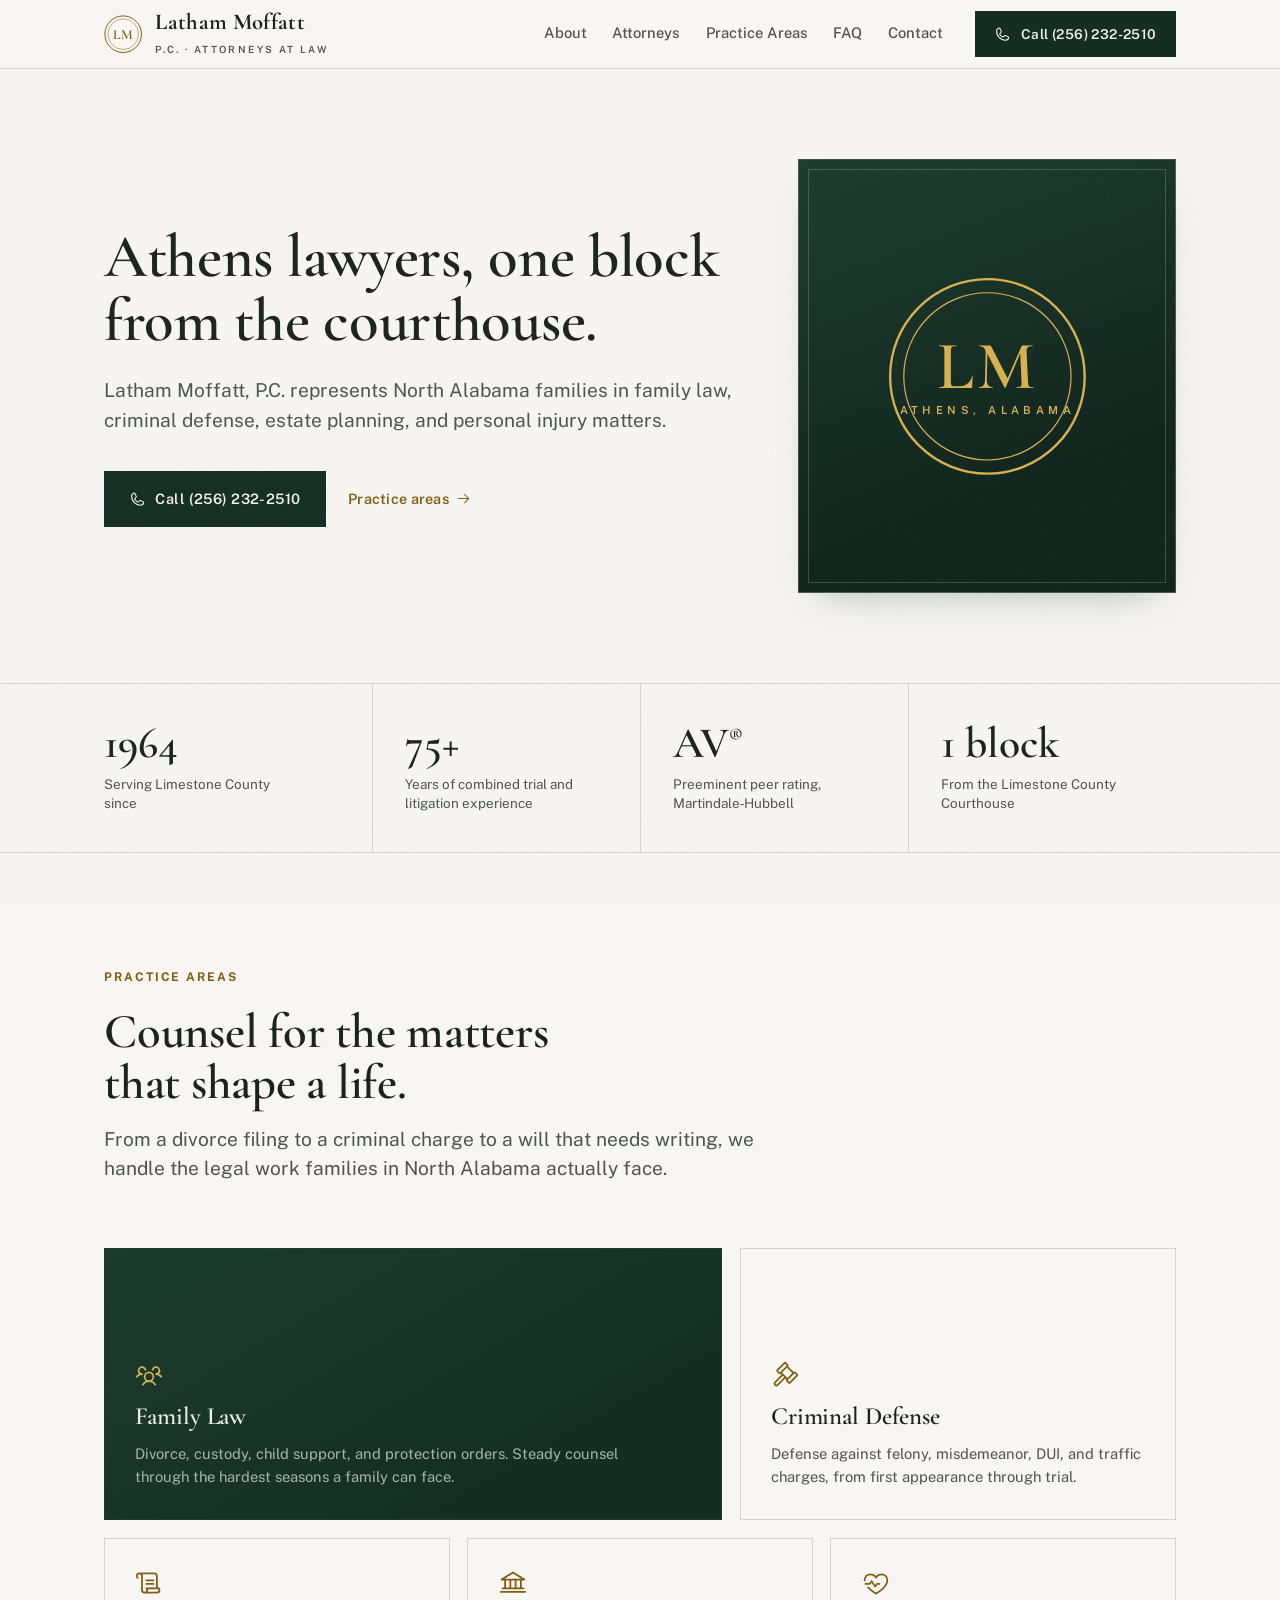
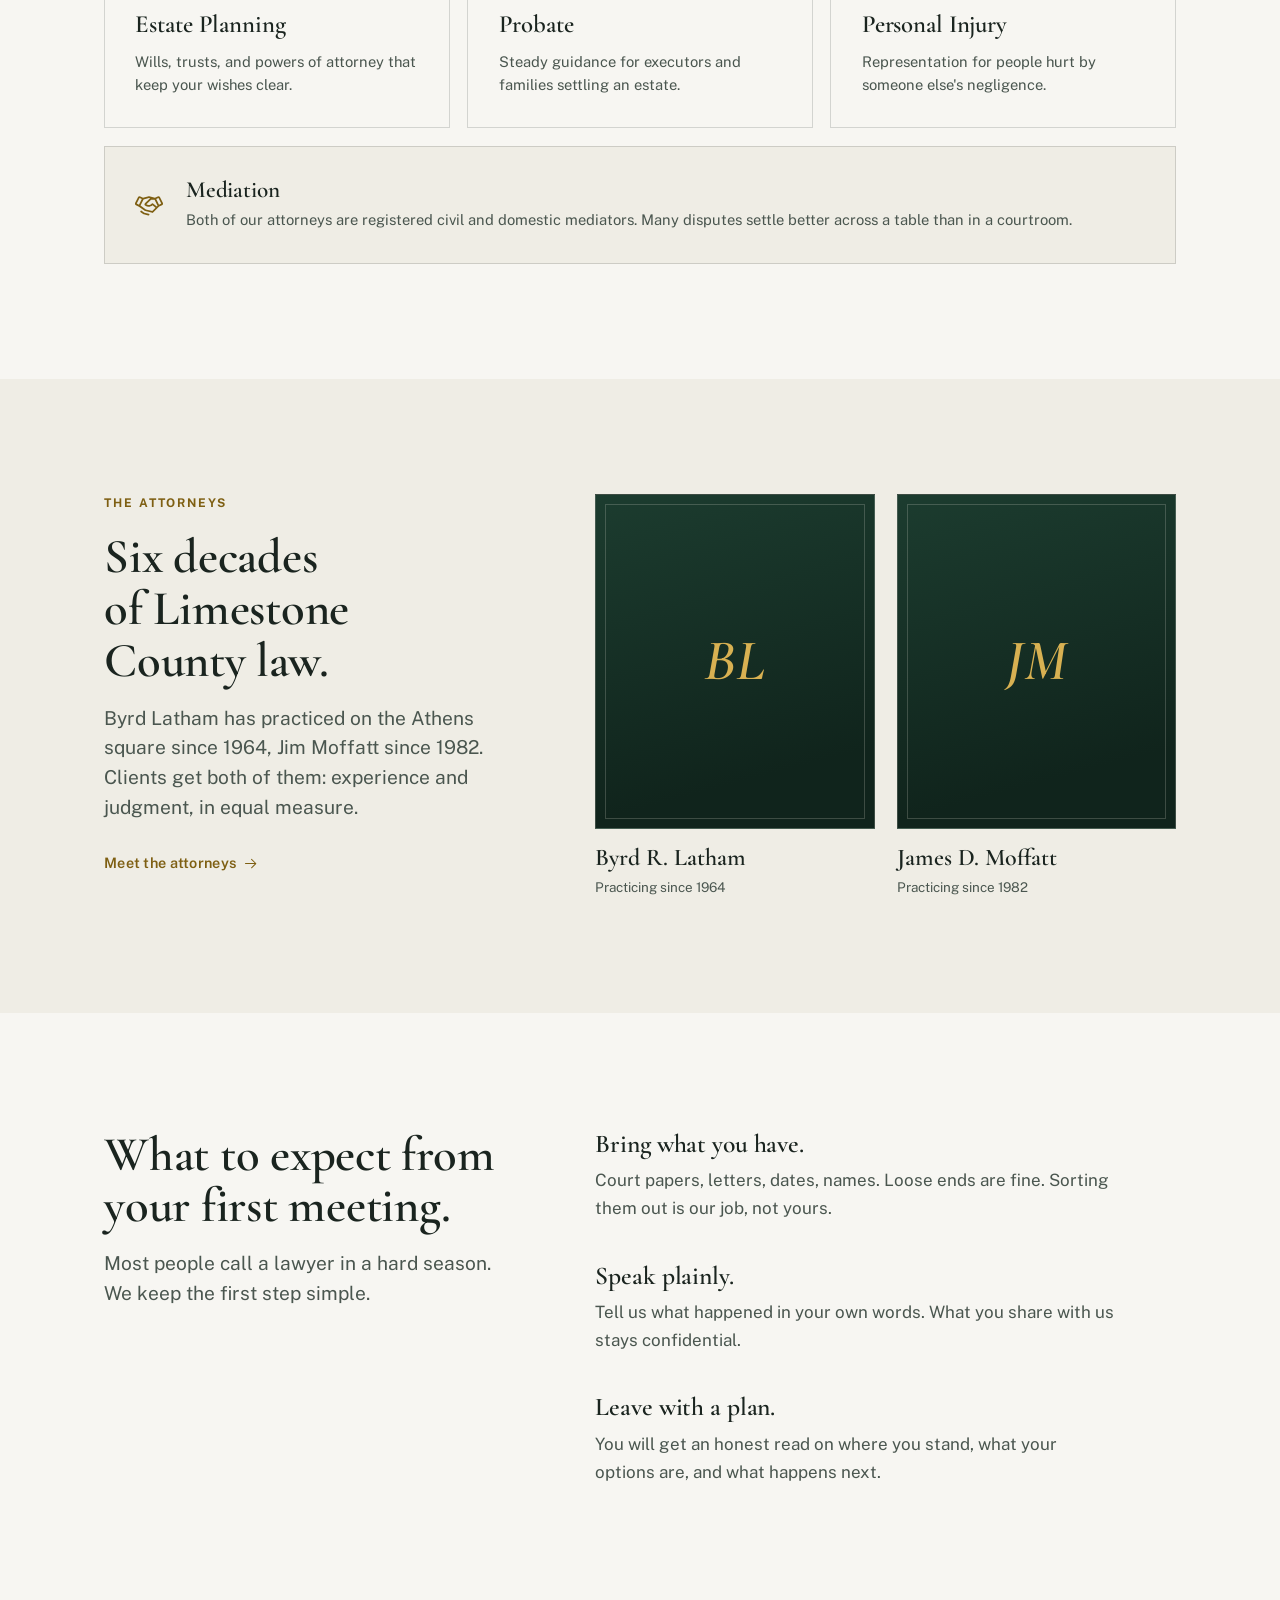
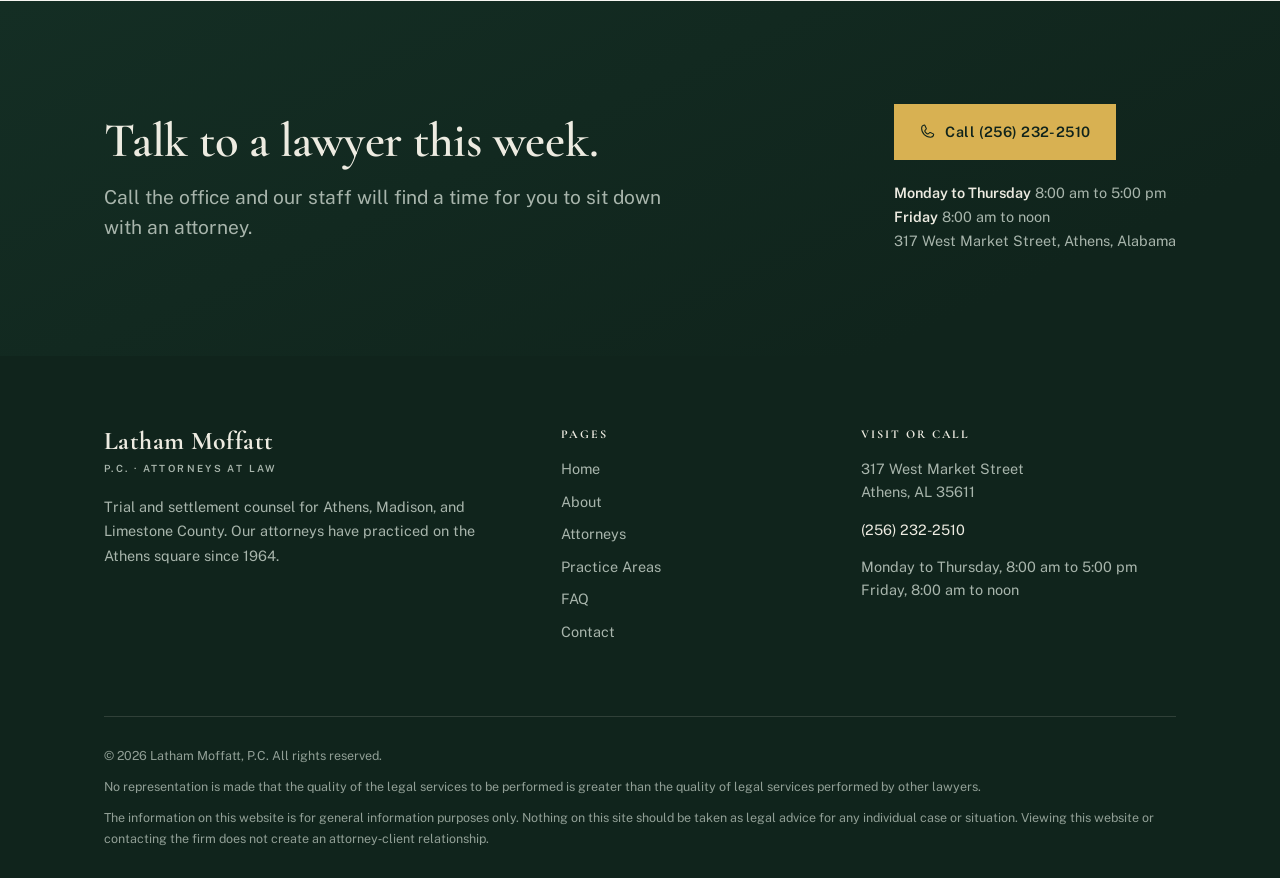
==== index.html @ ba65eaa3 "Rebuild lathammoffatt.com as a modern static site Complete redesign of the Latham Moffatt, P.C. site" ====
<!DOCTYPE html>
<html lang="en">
<head>
  <meta charset="utf-8">
  <meta name="viewport" content="width=device-width, initial-scale=1">
  <title>Latham Moffatt, P.C. | Attorneys at Law in Athens, Alabama</title>
  <meta name="description" content="Latham Moffatt, P.C. represents North Alabama families in family law, criminal defense, estate planning, probate, personal injury, and mediation. One block from the Limestone County Courthouse in Athens, AL. Call (256) 232-2510.">
  <link rel="canonical" href="https://www.lathammoffatt.com/">
  <meta name="theme-color" content="#f7f6f2" media="(prefers-color-scheme: light)">
  <meta name="theme-color" content="#0e1a15" media="(prefers-color-scheme: dark)">
  <meta property="og:type" content="website">
  <meta property="og:site_name" content="Latham Moffatt, P.C.">
  <meta property="og:title" content="Latham Moffatt, P.C. | Attorneys at Law in Athens, Alabama">
  <meta property="og:description" content="Family law, criminal defense, estate planning, probate, personal injury, and mediation. One block from the Limestone County Courthouse in Athens, Alabama.">
  <meta property="og:image" content="https://www.lathammoffatt.com/assets/img/og.png">
  <link rel="icon" href="assets/img/favicon.svg" type="image/svg+xml">
  <link rel="preload" href="assets/fonts/cormorant-garamond-latin-600-normal.woff2" as="font" type="font/woff2" crossorigin>
  <link rel="preload" href="assets/fonts/public-sans-latin-400-normal.woff2" as="font" type="font/woff2" crossorigin>
  <link rel="stylesheet" href="assets/css/site.css">
  <script defer src="assets/js/site.js"></script>
  <script type="application/ld+json">
  {
    "@context": "https://schema.org",
    "@type": "LegalService",
    "name": "Latham Moffatt, P.C.",
    "alternateName": "Latham Moffatt, P.C. Attorneys at Law",
    "url": "https://www.lathammoffatt.com/",
    "telephone": "+1-256-232-2510",
    "address": {
      "@type": "PostalAddress",
      "streetAddress": "317 West Market Street",
      "addressLocality": "Athens",
      "addressRegion": "AL",
      "postalCode": "35611",
      "addressCountry": "US"
    },
    "openingHoursSpecification": [
      { "@type": "OpeningHoursSpecification", "dayOfWeek": ["Monday", "Tuesday", "Wednesday", "Thursday"], "opens": "08:00", "closes": "17:00" },
      { "@type": "OpeningHoursSpecification", "dayOfWeek": "Friday", "opens": "08:00", "closes": "12:00" }
    ],
    "areaServed": ["Athens, AL", "Madison, AL", "Limestone County, AL", "North Alabama"],
    "knowsAbout": ["Family law", "Criminal defense", "Estate planning", "Probate", "Personal injury", "Mediation"],
    "founder": [
      { "@type": "Person", "name": "Byrd R. Latham" },
      { "@type": "Person", "name": "James D. Moffatt" }
    ],
    "foundingDate": "2004"
  }
  </script>
</head>
<body>
  <a class="skip-link" href="#main">Skip to content</a>

  <header class="site-header">
    <div class="container header-bar">
      <a class="brand" href="index.html" aria-label="Latham Moffatt, P.C., home">
        <svg class="brand-seal" viewBox="0 0 64 64" aria-hidden="true">
          <circle cx="32" cy="32" r="30.5" fill="none" stroke="currentColor" stroke-width="1.6"/>
          <circle cx="32" cy="32" r="25.5" fill="none" stroke="currentColor" stroke-width="0.8"/>
          <text x="32" y="32.5" text-anchor="middle" dominant-baseline="central" font-family="Cormorant Garamond, Georgia, serif" font-size="23" font-weight="600" fill="currentColor" letter-spacing="0.5">LM</text>
        </svg>
        <span>
          <span class="brand-name">Latham Moffatt</span>
          <span class="brand-sub">P.C. &middot; Attorneys at Law</span>
        </span>
      </a>
      <button class="nav-toggle" aria-expanded="false" aria-controls="site-nav">
        <span class="nav-toggle-label">Menu</span>
        <span class="nav-toggle-lines" aria-hidden="true"><span></span><span></span></span>
      </button>
      <nav class="site-nav" id="site-nav" aria-label="Main">
        <a href="about.html">About</a>
        <a href="attorneys.html">Attorneys</a>
        <a href="practice-areas.html">Practice Areas</a>
        <a href="faq.html">FAQ</a>
        <a href="contact.html">Contact</a>
        <a class="btn btn-primary header-phone" href="tel:+12562322510">
          <svg class="icon" viewBox="0 0 256 256" fill="currentColor" aria-hidden="true"><path d="M222.37,158.46l-47.11-21.11-.13-.06a16,16,0,0,0-15.17,1.4,8.12,8.12,0,0,0-.75.56L134.87,160c-15.42-7.49-31.34-23.29-38.83-38.51l20.78-24.71c.2-.25.39-.5.57-.77a16,16,0,0,0,1.32-15.06l0-.12L97.54,33.64a16,16,0,0,0-16.62-9.52A56.26,56.26,0,0,0,32,80c0,79.4,64.6,144,144,144a56.26,56.26,0,0,0,55.88-48.92A16,16,0,0,0,222.37,158.46ZM176,208A128.14,128.14,0,0,1,48,80,40.2,40.2,0,0,1,82.87,40a.61.61,0,0,0,0,.12l21,47L83.2,111.86a6.13,6.13,0,0,0-.57.77,16,16,0,0,0-1,15.7c9.06,18.53,27.73,37.06,46.46,46.11a16,16,0,0,0,15.75-1.14,8.44,8.44,0,0,0,.74-.56L168.89,152l47,21.05h0s.08,0,.11,0A40.21,40.21,0,0,1,176,208Z"/></svg>
          Call (256) 232-2510
        </a>
      </nav>
    </div>
  </header>

  <main id="main">

    <!-- Hero -->
    <section class="hero">
      <div class="container hero-grid">
        <div>
          <h1>Athens lawyers, one block<br class="br-desktop"> from the courthouse.</h1>
          <p class="lede">Latham Moffatt, P.C. represents North Alabama families in family law, criminal defense, estate planning, and personal injury matters.</p>
          <div class="hero-actions">
            <a class="btn btn-primary" href="tel:+12562322510">
              <svg class="icon" viewBox="0 0 256 256" fill="currentColor" aria-hidden="true"><path d="M222.37,158.46l-47.11-21.11-.13-.06a16,16,0,0,0-15.17,1.4,8.12,8.12,0,0,0-.75.56L134.87,160c-15.42-7.49-31.34-23.29-38.83-38.51l20.78-24.71c.2-.25.39-.5.57-.77a16,16,0,0,0,1.32-15.06l0-.12L97.54,33.64a16,16,0,0,0-16.62-9.52A56.26,56.26,0,0,0,32,80c0,79.4,64.6,144,144,144a56.26,56.26,0,0,0,55.88-48.92A16,16,0,0,0,222.37,158.46ZM176,208A128.14,128.14,0,0,1,48,80,40.2,40.2,0,0,1,82.87,40a.61.61,0,0,0,0,.12l21,47L83.2,111.86a6.13,6.13,0,0,0-.57.77,16,16,0,0,0-1,15.7c9.06,18.53,27.73,37.06,46.46,46.11a16,16,0,0,0,15.75-1.14,8.44,8.44,0,0,0,.74-.56L168.89,152l47,21.05h0s.08,0,.11,0A40.21,40.21,0,0,1,176,208Z"/></svg>
              Call (256) 232-2510
            </a>
            <a class="text-link" href="practice-areas.html">
              Practice areas
              <svg class="icon" viewBox="0 0 256 256" fill="currentColor" aria-hidden="true"><path d="M221.66,133.66l-72,72a8,8,0,0,1-11.32-11.32L196.69,136H40a8,8,0,0,1,0-16H196.69L138.34,61.66a8,8,0,0,1,11.32-11.32l72,72A8,8,0,0,1,221.66,133.66Z"/></svg>
            </a>
          </div>
        </div>
        <!-- Image slot: replace the inner seal with a photo of the firm's building
             or the Limestone County Courthouse, e.g.
             <img src="assets/img/office.jpg" alt="The Latham Moffatt office on West Market Street"> -->
        <div class="hero-panel frame" aria-hidden="true">
          <svg class="seal" viewBox="0 0 120 120">
            <circle cx="60" cy="60" r="57" fill="none" stroke="currentColor" stroke-width="1.4"/>
            <circle cx="60" cy="60" r="49" fill="none" stroke="currentColor" stroke-width="0.7"/>
            <text x="60" y="54" text-anchor="middle" dominant-baseline="central" font-family="Cormorant Garamond, Georgia, serif" font-size="40" font-weight="600" fill="currentColor" letter-spacing="1.5">LM</text>
            <text x="60" y="82" text-anchor="middle" font-family="Public Sans, Arial, sans-serif" font-size="6.5" font-weight="600" letter-spacing="2.6" fill="currentColor">ATHENS, ALABAMA</text>
          </svg>
        </div>
      </div>
    </section>

    <!-- Credibility strip -->
    <section class="stat-strip" aria-label="Firm highlights">
      <div class="container">
        <div class="stat-grid">
          <div class="stat" data-reveal>
            <div class="stat-value">1964</div>
            <p class="stat-label">Serving Limestone County since</p>
          </div>
          <div class="stat" data-reveal>
            <div class="stat-value">75+</div>
            <p class="stat-label">Years of combined trial and litigation experience</p>
          </div>
          <div class="stat" data-reveal>
            <div class="stat-value">AV<sup>&reg;</sup></div>
            <p class="stat-label">Preeminent peer rating, Martindale&#8209;Hubbell</p>
          </div>
          <div class="stat" data-reveal>
            <div class="stat-value">1 block</div>
            <p class="stat-label">From the Limestone County Courthouse</p>
          </div>
        </div>
      </div>
    </section>

    <!-- Practice areas -->
    <section class="section">
      <div class="container">
        <div class="section-head" data-reveal>
          <span class="eyebrow">Practice areas</span>
          <h2>Counsel for the matters that shape a life.</h2>
          <p class="lede">From a divorce filing to a criminal charge to a will that needs writing, we handle the legal work families in North Alabama actually face.</p>
        </div>
        <div class="tile-grid">
          <a class="tile tile-featured" href="practice-areas.html#family-law" data-reveal>
            <svg class="icon" viewBox="0 0 256 256" fill="currentColor" aria-hidden="true"><path d="M244.8,150.4a8,8,0,0,1-11.2-1.6A51.6,51.6,0,0,0,192,128a8,8,0,0,1-7.37-4.89,8,8,0,0,1,0-6.22A8,8,0,0,1,192,112a24,24,0,1,0-23.24-30,8,8,0,1,1-15.5-4A40,40,0,1,1,219,117.51a67.94,67.94,0,0,1,27.43,21.68A8,8,0,0,1,244.8,150.4ZM190.92,212a8,8,0,1,1-13.84,8,57,57,0,0,0-98.16,0,8,8,0,1,1-13.84-8,72.06,72.06,0,0,1,33.74-29.92,48,48,0,1,1,58.36,0A72.06,72.06,0,0,1,190.92,212ZM128,176a32,32,0,1,0-32-32A32,32,0,0,0,128,176ZM72,120a8,8,0,0,0-8-8A24,24,0,1,1,87.24,82a8,8,0,1,0,15.5-4A40,40,0,1,0,37,117.51,67.94,67.94,0,0,0,9.6,139.19a8,8,0,1,0,12.8,9.61A51.6,51.6,0,0,1,64,128,8,8,0,0,0,72,120Z"/></svg>
            <h3>Family Law</h3>
            <p>Divorce, custody, child support, and protection orders. Steady counsel through the hardest seasons a family can face.</p>
            <svg class="tile-arrow" viewBox="0 0 256 256" fill="currentColor" aria-hidden="true"><path d="M221.66,133.66l-72,72a8,8,0,0,1-11.32-11.32L196.69,136H40a8,8,0,0,1,0-16H196.69L138.34,61.66a8,8,0,0,1,11.32-11.32l72,72A8,8,0,0,1,221.66,133.66Z"/></svg>
          </a>
          <a class="tile tile-tall" href="practice-areas.html#criminal-defense" data-reveal>
            <svg class="icon" viewBox="0 0 256 256" fill="currentColor" aria-hidden="true"><path d="M243.32,116.69l-16-16a16,16,0,0,0-20.84-1.53L156.84,49.52a16,16,0,0,0-1.52-20.84l-16-16a16,16,0,0,0-22.63,0l-64,64a16,16,0,0,0,0,22.63l16,16a16,16,0,0,0,20.83,1.52L96.69,124,31.31,189.38A25,25,0,0,0,66.63,224.7L132,159.32l7.17,7.16a16,16,0,0,0,1.52,20.84l16,16a16,16,0,0,0,22.63,0l64-64A16,16,0,0,0,243.32,116.69ZM80,104,64,88l64-64,16,16ZM55.32,213.38a9,9,0,0,1-12.69,0,9,9,0,0,1,0-12.68L108,135.32,120.69,148ZM101,105.66,145.66,61,195,110.34,150.35,155ZM168,192l-16-16,4-4h0l56-56h0l4-4,16,16Z"/></svg>
            <h3>Criminal Defense</h3>
            <p>Defense against felony, misdemeanor, DUI, and traffic charges, from first appearance through trial.</p>
            <svg class="tile-arrow" viewBox="0 0 256 256" fill="currentColor" aria-hidden="true"><path d="M221.66,133.66l-72,72a8,8,0,0,1-11.32-11.32L196.69,136H40a8,8,0,0,1,0-16H196.69L138.34,61.66a8,8,0,0,1,11.32-11.32l72,72A8,8,0,0,1,221.66,133.66Z"/></svg>
          </a>
          <a class="tile" href="practice-areas.html#estate-planning" data-reveal>
            <svg class="icon" viewBox="0 0 256 256" fill="currentColor" aria-hidden="true"><path d="M96,104a8,8,0,0,1,8-8h64a8,8,0,0,1,0,16H104A8,8,0,0,1,96,104Zm8,40h64a8,8,0,0,0,0-16H104a8,8,0,0,0,0,16Zm128,48a32,32,0,0,1-32,32H88a32,32,0,0,1-32-32V64a16,16,0,0,0-32,0c0,5.74,4.83,9.62,4.88,9.66h0A8,8,0,0,1,24,88a7.89,7.89,0,0,1-4.79-1.61h0C18.05,85.54,8,77.61,8,64A32,32,0,0,1,40,32H176a32,32,0,0,1,32,32V168h8a8,8,0,0,1,4.8,1.6C222,170.46,232,178.39,232,192ZM96.26,173.48A8.07,8.07,0,0,1,104,168h88V64a16,16,0,0,0-16-16H67.69A31.71,31.71,0,0,1,72,64V192a16,16,0,0,0,32,0c0-5.74-4.83-9.62-4.88-9.66A7.82,7.82,0,0,1,96.26,173.48ZM216,192a12.58,12.58,0,0,0-3.23-8h-94a26.92,26.92,0,0,1,1.21,8,31.82,31.82,0,0,1-4.29,16H200A16,16,0,0,0,216,192Z"/></svg>
            <h3>Estate Planning</h3>
            <p>Wills, trusts, and powers of attorney that keep your wishes clear.</p>
            <svg class="tile-arrow" viewBox="0 0 256 256" fill="currentColor" aria-hidden="true"><path d="M221.66,133.66l-72,72a8,8,0,0,1-11.32-11.32L196.69,136H40a8,8,0,0,1,0-16H196.69L138.34,61.66a8,8,0,0,1,11.32-11.32l72,72A8,8,0,0,1,221.66,133.66Z"/></svg>
          </a>
          <a class="tile" href="practice-areas.html#probate" data-reveal>
            <svg class="icon" viewBox="0 0 256 256" fill="currentColor" aria-hidden="true"><path d="M24,104H48v64H32a8,8,0,0,0,0,16H224a8,8,0,0,0,0-16H208V104h24a8,8,0,0,0,4.19-14.81l-104-64a8,8,0,0,0-8.38,0l-104,64A8,8,0,0,0,24,104Zm40,0H96v64H64Zm80,0v64H112V104Zm48,64H160V104h32ZM128,41.39,203.74,88H52.26ZM248,208a8,8,0,0,1-8,8H16a8,8,0,0,1,0-16H240A8,8,0,0,1,248,208Z"/></svg>
            <h3>Probate</h3>
            <p>Steady guidance for executors and families settling an estate.</p>
            <svg class="tile-arrow" viewBox="0 0 256 256" fill="currentColor" aria-hidden="true"><path d="M221.66,133.66l-72,72a8,8,0,0,1-11.32-11.32L196.69,136H40a8,8,0,0,1,0-16H196.69L138.34,61.66a8,8,0,0,1,11.32-11.32l72,72A8,8,0,0,1,221.66,133.66Z"/></svg>
          </a>
          <a class="tile" href="practice-areas.html#personal-injury" data-reveal>
            <svg class="icon" viewBox="0 0 256 256" fill="currentColor" aria-hidden="true"><path d="M72,144H32a8,8,0,0,1,0-16H67.72l13.62-20.44a8,8,0,0,1,13.32,0l25.34,38,9.34-14A8,8,0,0,1,136,128h24a8,8,0,0,1,0,16H140.28l-13.62,20.44a8,8,0,0,1-13.32,0L88,126.42l-9.34,14A8,8,0,0,1,72,144ZM178,40c-20.65,0-38.73,8.88-50,23.89C116.73,48.88,98.65,40,78,40a62.07,62.07,0,0,0-62,62c0,.75,0,1.5,0,2.25a8,8,0,1,0,16-.5c0-.58,0-1.17,0-1.75A46.06,46.06,0,0,1,78,56c19.45,0,35.78,10.36,42.6,27a8,8,0,0,0,14.8,0c6.82-16.67,23.15-27,42.6-27a46.06,46.06,0,0,1,46,46c0,53.61-77.76,102.15-96,112.8-10.83-6.31-42.63-26-66.68-52.21a8,8,0,1,0-11.8,10.82c31.17,34,72.93,56.68,74.69,57.63a8,8,0,0,0,7.58,0C136.21,228.66,240,172,240,102A62.07,62.07,0,0,0,178,40Z"/></svg>
            <h3>Personal Injury</h3>
            <p>Representation for people hurt by someone else's negligence.</p>
            <svg class="tile-arrow" viewBox="0 0 256 256" fill="currentColor" aria-hidden="true"><path d="M221.66,133.66l-72,72a8,8,0,0,1-11.32-11.32L196.69,136H40a8,8,0,0,1,0-16H196.69L138.34,61.66a8,8,0,0,1,11.32-11.32l72,72A8,8,0,0,1,221.66,133.66Z"/></svg>
          </a>
          <a class="tile tile-wide" href="practice-areas.html#mediation" data-reveal>
            <svg class="icon" viewBox="0 0 256 256" fill="currentColor" aria-hidden="true"><path d="M254.3,107.91,228.78,56.85a16,16,0,0,0-21.47-7.15L182.44,62.13,130.05,48.27a8.14,8.14,0,0,0-4.1,0L73.56,62.13,48.69,49.7a16,16,0,0,0-21.47,7.15L1.7,107.9a16,16,0,0,0,7.15,21.47l27,13.51,55.49,39.63a8.06,8.06,0,0,0,2.71,1.25l64,16a8,8,0,0,0,7.6-2.1l55.07-55.08,26.42-13.21a16,16,0,0,0,7.15-21.46Zm-54.89,33.37L165,113.72a8,8,0,0,0-10.68.61C136.51,132.27,116.66,130,104,122L147.24,80h31.81l27.21,54.41ZM41.53,64,62,74.22,36.43,125.27,16,115.06Zm116,119.13L99.42,168.61l-49.2-35.14,28-56L128,64.28l9.8,2.59-45,43.68-.08.09a16,16,0,0,0,2.72,24.81c20.56,13.13,45.37,11,64.91-5L188,152.66Zm62-57.87-25.52-51L214.47,64,240,115.06Zm-87.75,92.67a8,8,0,0,1-7.75,6.06,8.13,8.13,0,0,1-1.95-.24L80.41,213.33a7.89,7.89,0,0,1-2.71-1.25L51.35,193.26a8,8,0,0,1,9.3-13l25.11,17.94L126,208.24A8,8,0,0,1,131.82,217.94Z"/></svg>
            <span class="tile-body">
              <h3>Mediation</h3>
              <p>Both of our attorneys are registered civil and domestic mediators. Many disputes settle better across a table than in a courtroom.</p>
            </span>
            <svg class="tile-arrow" viewBox="0 0 256 256" fill="currentColor" aria-hidden="true"><path d="M221.66,133.66l-72,72a8,8,0,0,1-11.32-11.32L196.69,136H40a8,8,0,0,1,0-16H196.69L138.34,61.66a8,8,0,0,1,11.32-11.32l72,72A8,8,0,0,1,221.66,133.66Z"/></svg>
          </a>
        </div>
      </div>
    </section>

    <!-- Attorneys -->
    <section class="section section-alt">
      <div class="container split">
        <div class="split-rail" data-reveal>
          <span class="eyebrow">The attorneys</span>
          <h2>Six decades of Limestone County law.</h2>
          <p class="lede">Byrd Latham has practiced on the Athens square since 1964, Jim Moffatt since 1982. Clients get both of them: experience and judgment, in equal measure.</p>
          <a class="text-link" href="attorneys.html">
            Meet the attorneys
            <svg class="icon" viewBox="0 0 256 256" fill="currentColor" aria-hidden="true"><path d="M221.66,133.66l-72,72a8,8,0,0,1-11.32-11.32L196.69,136H40a8,8,0,0,1,0-16H196.69L138.34,61.66a8,8,0,0,1,11.32-11.32l72,72A8,8,0,0,1,221.66,133.66Z"/></svg>
          </a>
        </div>
        <div class="portrait-pair">
          <a class="portrait-card" href="attorneys.html#byrd-latham" data-reveal>
            <!-- Image slot: <img src="assets/img/byrd-latham.jpg" alt="Byrd R. Latham"> inside .portrait -->
            <div class="portrait frame"><span class="portrait-initials" aria-hidden="true">BL</span></div>
            <div class="portrait-name">Byrd R. Latham</div>
            <p class="portrait-meta">Practicing since 1964</p>
          </a>
          <a class="portrait-card" href="attorneys.html#jim-moffatt" data-reveal>
            <!-- Image slot: <img src="assets/img/jim-moffatt.jpg" alt="James D. Moffatt"> inside .portrait -->
            <div class="portrait frame"><span class="portrait-initials" aria-hidden="true">JM</span></div>
            <div class="portrait-name">James D. Moffatt</div>
            <p class="portrait-meta">Practicing since 1982</p>
          </a>
        </div>
      </div>
    </section>

    <!-- What to expect -->
    <section class="section">
      <div class="container split">
        <div class="split-rail" data-reveal>
          <h2>What to expect from your first meeting.</h2>
          <p class="lede">Most people call a lawyer in a hard season. We keep the first step simple.</p>
        </div>
        <div class="expect-list">
          <div class="expect-item" data-reveal>
            <h3>Bring what you have.</h3>
            <p>Court papers, letters, dates, names. Loose ends are fine. Sorting them out is our job, not yours.</p>
          </div>
          <div class="expect-item" data-reveal>
            <h3>Speak plainly.</h3>
            <p>Tell us what happened in your own words. What you share with us stays confidential.</p>
          </div>
          <div class="expect-item" data-reveal>
            <h3>Leave with a plan.</h3>
            <p>You will get an honest read on where you stand, what your options are, and what happens next.</p>
          </div>
        </div>
      </div>
    </section>

    <!-- Call to action -->
    <section class="band on-panel">
      <div class="container band-inner">
        <div data-reveal>
          <h2>Talk to a lawyer this week.</h2>
          <p class="lede">Call the office and our staff will find a time for you to sit down with an attorney.</p>
        </div>
        <div class="band-side" data-reveal>
          <a class="btn btn-primary" href="tel:+12562322510">
            <svg class="icon" viewBox="0 0 256 256" fill="currentColor" aria-hidden="true"><path d="M222.37,158.46l-47.11-21.11-.13-.06a16,16,0,0,0-15.17,1.4,8.12,8.12,0,0,0-.75.56L134.87,160c-15.42-7.49-31.34-23.29-38.83-38.51l20.78-24.71c.2-.25.39-.5.57-.77a16,16,0,0,0,1.32-15.06l0-.12L97.54,33.64a16,16,0,0,0-16.62-9.52A56.26,56.26,0,0,0,32,80c0,79.4,64.6,144,144,144a56.26,56.26,0,0,0,55.88-48.92A16,16,0,0,0,222.37,158.46ZM176,208A128.14,128.14,0,0,1,48,80,40.2,40.2,0,0,1,82.87,40a.61.61,0,0,0,0,.12l21,47L83.2,111.86a6.13,6.13,0,0,0-.57.77,16,16,0,0,0-1,15.7c9.06,18.53,27.73,37.06,46.46,46.11a16,16,0,0,0,15.75-1.14,8.44,8.44,0,0,0,.74-.56L168.89,152l47,21.05h0s.08,0,.11,0A40.21,40.21,0,0,1,176,208Z"/></svg>
            Call (256) 232-2510
          </a>
          <p class="band-hours">
            <strong>Monday to Thursday</strong> 8:00 am to 5:00 pm<br>
            <strong>Friday</strong> 8:00 am to noon<br>
            317 West Market Street, Athens, Alabama
          </p>
        </div>
      </div>
    </section>

  </main>

  <footer class="site-footer">
    <div class="container">
      <div class="footer-grid">
        <div class="footer-brand">
          <span class="brand-name">Latham Moffatt</span>
          <span class="brand-sub">P.C. &middot; Attorneys at Law</span>
          <p>Trial and settlement counsel for Athens, Madison, and Limestone County. Our attorneys have practiced on the Athens square since 1964.</p>
        </div>
        <nav aria-label="Footer">
          <h2 class="footer-h">Pages</h2>
          <ul class="footer-links">
            <li><a href="index.html">Home</a></li>
            <li><a href="about.html">About</a></li>
            <li><a href="attorneys.html">Attorneys</a></li>
            <li><a href="practice-areas.html">Practice Areas</a></li>
            <li><a href="faq.html">FAQ</a></li>
            <li><a href="contact.html">Contact</a></li>
          </ul>
        </nav>
        <div>
          <h2 class="footer-h">Visit or call</h2>
          <address class="footer-contact">
            <span>317 West Market Street<br>Athens, AL 35611</span>
            <a href="tel:+12562322510">(256) 232-2510</a>
            <span>Monday to Thursday, 8:00 am to 5:00 pm<br>Friday, 8:00 am to noon</span>
          </address>
        </div>
      </div>
      <div class="footer-legal">
        <p>&copy; 2026 Latham Moffatt, P.C. All rights reserved.</p>
        <p>No representation is made that the quality of the legal services to be performed is greater than the quality of legal services performed by other lawyers.</p>
        <p>The information on this website is for general information purposes only. Nothing on this site should be taken as legal advice for any individual case or situation. Viewing this website or contacting the firm does not create an attorney&#8209;client relationship.</p>
      </div>
    </div>
  </footer>
</body>
</html>
---- assets/css/site.css ----
/* ==========================================================================
   Latham Moffatt, P.C. site stylesheet
   Type: Cormorant Garamond (display) + Public Sans (text), self-hosted
   ========================================================================== */

/* ---------- Fonts ---------- */
@font-face {
  font-family: "Cormorant Garamond";
  src: url("../fonts/cormorant-garamond-latin-500-normal.woff2") format("woff2");
  font-weight: 500;
  font-style: normal;
  font-display: swap;
}
@font-face {
  font-family: "Cormorant Garamond";
  src: url("../fonts/cormorant-garamond-latin-600-normal.woff2") format("woff2");
  font-weight: 600;
  font-style: normal;
  font-display: swap;
}
@font-face {
  font-family: "Cormorant Garamond";
  src: url("../fonts/cormorant-garamond-latin-700-normal.woff2") format("woff2");
  font-weight: 700;
  font-style: normal;
  font-display: swap;
}
@font-face {
  font-family: "Cormorant Garamond";
  src: url("../fonts/cormorant-garamond-latin-600-italic.woff2") format("woff2");
  font-weight: 600;
  font-style: italic;
  font-display: swap;
}
@font-face {
  font-family: "Public Sans";
  src: url("../fonts/public-sans-latin-400-normal.woff2") format("woff2");
  font-weight: 400;
  font-style: normal;
  font-display: swap;
}
@font-face {
  font-family: "Public Sans";
  src: url("../fonts/public-sans-latin-500-normal.woff2") format("woff2");
  font-weight: 500;
  font-style: normal;
  font-display: swap;
}
@font-face {
  font-family: "Public Sans";
  src: url("../fonts/public-sans-latin-600-normal.woff2") format("woff2");
  font-weight: 600;
  font-style: normal;
  font-display: swap;
}
@font-face {
  font-family: "Public Sans";
  src: url("../fonts/public-sans-latin-700-normal.woff2") format("woff2");
  font-weight: 700;
  font-style: normal;
  font-display: swap;
}

/* ---------- Tokens ---------- */
:root {
  color-scheme: light dark;

  /* Brand constants (same in both themes) */
  --green-950: #10241c;
  --green-900: #142e24;
  --green-800: #1c3c2f;
  --green-700: #25493a;
  --brass-bright: #d8b152;
  --brass-mid: #c39d3d;

  /* Light theme */
  --bg: #f7f6f2;
  --bg-alt: #efede5;
  --ink: #1a241f;
  --ink-soft: #4a564f;
  --accent-text: #7e5f12;          /* brass, AA on paper */
  --line: rgba(26, 36, 31, 0.16);
  --line-strong: rgba(26, 36, 31, 0.42);
  --panel: var(--green-900);       /* dark brand panels */
  --panel-2: var(--green-800);
  --panel-ink: #edebe1;
  --panel-soft: #a8b5ac;
  --panel-line: rgba(237, 235, 225, 0.2);
  --btn-bg: var(--green-900);
  --btn-ink: #f2f0e9;
  --btn-bg-hover: var(--green-800);
  --shadow: 0 18px 40px -22px rgba(20, 46, 36, 0.35);

  --font-display: "Cormorant Garamond", Georgia, "Times New Roman", serif;
  --font-text: "Public Sans", -apple-system, "Segoe UI", Roboto, Arial, sans-serif;

  --container: 72rem;
  --gutter: clamp(1.25rem, 4vw, 2.5rem);
  --section: clamp(4.25rem, 9vw, 7.5rem);
  --header-h: 4.25rem;
}

@media (prefers-color-scheme: dark) {
  :root {
    --bg: #0e1a15;
    --bg-alt: #122019;
    --ink: #e8e6db;
    --ink-soft: #a8b5ac;
    --accent-text: #d8b152;
    --line: rgba(232, 230, 219, 0.16);
    --line-strong: rgba(232, 230, 219, 0.42);
    --panel: #163328;
    --panel-2: #1c3c2f;
    --btn-bg: var(--brass-bright);
    --btn-ink: var(--green-950);
    --btn-bg-hover: #e2c06a;
    --shadow: 0 18px 40px -22px rgba(0, 0, 0, 0.6);
  }
}

/* ---------- Reset ---------- */
*,
*::before,
*::after {
  box-sizing: border-box;
  margin: 0;
}
html {
  -webkit-text-size-adjust: 100%;
  scroll-behavior: smooth;
  scroll-padding-top: calc(var(--header-h) + 1rem);
}
@media (prefers-reduced-motion: reduce) {
  html {
    scroll-behavior: auto;
  }
}
body {
  font-family: var(--font-text);
  font-size: 1.0625rem;
  line-height: 1.65;
  color: var(--ink);
  background: var(--bg);
  -webkit-font-smoothing: antialiased;
}
img,
svg {
  display: block;
  max-width: 100%;
}
a {
  color: inherit;
}
button {
  font: inherit;
  color: inherit;
  background: none;
  border: 0;
  cursor: pointer;
}
::selection {
  background: var(--brass-bright);
  color: var(--green-950);
}
:focus-visible {
  outline: 2px solid var(--accent-text);
  outline-offset: 3px;
}

/* Paper grain, fixed and inert */
body::after {
  content: "";
  position: fixed;
  inset: 0;
  z-index: 80;
  pointer-events: none;
  opacity: 0.035;
  background-image: url("data:image/svg+xml,%3Csvg xmlns='http://www.w3.org/2000/svg' width='140' height='140'%3E%3Cfilter id='n'%3E%3CfeTurbulence type='fractalNoise' baseFrequency='0.9' numOctaves='2'/%3E%3C/filter%3E%3Crect width='140' height='140' filter='url(%23n)'/%3E%3C/svg%3E");
}

.skip-link {
  position: absolute;
  left: 1rem;
  top: -3.5rem;
  z-index: 200;
  padding: 0.65rem 1rem;
  background: var(--green-900);
  color: #f2f0e9;
  font-size: 0.875rem;
  font-weight: 600;
  text-decoration: none;
  transition: top 0.2s ease;
}
.skip-link:focus-visible {
  top: 1rem;
}

/* ---------- Typography ---------- */
h1,
h2,
h3 {
  font-family: var(--font-display);
  font-weight: 600;
  line-height: 1.06;
  letter-spacing: -0.005em;
  text-wrap: balance;
}
h1 {
  font-size: clamp(2.75rem, 6.2vw, 4.75rem);
}
h2 {
  font-size: clamp(2.1rem, 3.8vw, 3.15rem);
}
h3 {
  font-size: clamp(1.4rem, 2vw, 1.7rem);
  line-height: 1.15;
}
.lede {
  font-size: clamp(1.125rem, 1.5vw, 1.3rem);
  line-height: 1.55;
  color: var(--ink-soft);
  max-width: 34em;
  text-wrap: pretty;
}
.eyebrow {
  display: block;
  font-size: 0.75rem;
  font-weight: 700;
  letter-spacing: 0.16em;
  text-transform: uppercase;
  color: var(--accent-text);
  margin-bottom: 1.1rem;
}
.prose {
  max-width: 65ch;
}
.prose p + p {
  margin-top: 1.15em;
}
.prose a {
  color: var(--accent-text);
  text-decoration: underline;
  text-underline-offset: 3px;
  text-decoration-thickness: 1px;
}
.prose a:hover {
  text-decoration-thickness: 2px;
}
.muted {
  color: var(--ink-soft);
}

/* ---------- Layout primitives ---------- */
.container {
  max-width: var(--container);
  margin-inline: auto;
  padding-inline: var(--gutter);
}
.section {
  padding-block: var(--section);
}
.section-alt {
  background: var(--bg-alt);
}
.section-head {
  max-width: 44rem;
  margin-bottom: clamp(2.5rem, 5vw, 4rem);
}
.section-head .lede {
  margin-top: 1rem;
}

/* Engraved certificate frame */
.frame {
  position: relative;
  border: 1px solid var(--panel-line);
}
.frame::after {
  content: "";
  position: absolute;
  inset: 9px;
  border: 1px solid var(--panel-line);
  pointer-events: none;
}

/* ---------- Buttons ---------- */
.btn {
  display: inline-flex;
  align-items: center;
  gap: 0.6rem;
  padding: 0.95rem 1.5rem;
  font-size: 0.9rem;
  font-weight: 600;
  letter-spacing: 0.03em;
  text-decoration: none;
  white-space: nowrap;
  border: 1px solid transparent;
  transition: background-color 0.18s ease, color 0.18s ease,
    border-color 0.18s ease, transform 0.12s ease;
}
.btn:active {
  transform: translateY(1px);
}
.btn .icon {
  width: 1.05rem;
  height: 1.05rem;
  flex: none;
}
.btn-primary {
  background: var(--btn-bg);
  color: var(--btn-ink);
}
.btn-primary:hover {
  background: var(--btn-bg-hover);
}
.btn-quiet {
  border-color: var(--line-strong);
  color: var(--ink);
}
.btn-quiet:hover {
  border-color: var(--ink);
}
/* Variants on dark green surfaces */
.on-panel .btn-primary {
  background: var(--brass-bright);
  color: var(--green-950);
}
.on-panel .btn-primary:hover {
  background: #e2c06a;
}
.on-panel .btn-quiet {
  border-color: rgba(237, 235, 225, 0.45);
  color: var(--panel-ink);
}
.on-panel .btn-quiet:hover {
  border-color: var(--panel-ink);
}

.text-link {
  display: inline-flex;
  align-items: center;
  gap: 0.45rem;
  font-size: 0.9rem;
  font-weight: 600;
  letter-spacing: 0.02em;
  color: var(--accent-text);
  text-decoration: none;
}
.text-link .icon {
  width: 0.95rem;
  height: 0.95rem;
  transition: transform 0.18s ease;
}
.text-link:hover .icon {
  transform: translateX(4px);
}
.text-link:hover {
  text-decoration: underline;
  text-underline-offset: 4px;
}

.icon {
  width: 1.25rem;
  height: 1.25rem;
}

/* ---------- Header ---------- */
.site-header {
  position: sticky;
  top: 0;
  z-index: 100;
  background: var(--bg);
  border-bottom: 1px solid var(--line);
  transition: box-shadow 0.25s ease;
}
.site-header.is-scrolled {
  box-shadow: 0 10px 30px -18px rgba(20, 46, 36, 0.45);
}
.header-bar {
  display: flex;
  align-items: center;
  justify-content: space-between;
  gap: 1.5rem;
  height: var(--header-h);
}
.brand {
  display: flex;
  align-items: center;
  gap: 0.8rem;
  text-decoration: none;
  color: var(--ink);
  min-width: 0;
}
.brand-seal {
  width: 2.4rem;
  height: 2.4rem;
  flex: none;
  color: var(--accent-text);
}
.brand-name {
  font-family: var(--font-display);
  font-size: 1.42rem;
  font-weight: 700;
  letter-spacing: 0.015em;
  line-height: 1;
  white-space: nowrap;
}
.brand-sub {
  display: block;
  font-family: var(--font-text);
  font-size: 0.62rem;
  font-weight: 600;
  letter-spacing: 0.24em;
  text-transform: uppercase;
  color: var(--ink-soft);
  margin-top: 0.3rem;
}
.site-nav {
  display: flex;
  align-items: center;
  gap: clamp(1.1rem, 2vw, 1.9rem);
}
.site-nav a:not(.btn) {
  font-size: 0.92rem;
  font-weight: 500;
  text-decoration: none;
  color: var(--ink-soft);
  padding-block: 0.4rem;
  border-bottom: 2px solid transparent;
  transition: color 0.15s ease;
}
.site-nav a:not(.btn):hover {
  color: var(--ink);
}
.site-nav a[aria-current="page"] {
  color: var(--ink);
  border-bottom-color: var(--brass-mid);
}
.header-phone {
  margin-left: 0.4rem;
  padding: 0.7rem 1.15rem;
  font-size: 0.85rem;
}
.nav-toggle {
  display: none;
  align-items: center;
  gap: 0.55rem;
  font-size: 0.8rem;
  font-weight: 700;
  letter-spacing: 0.12em;
  text-transform: uppercase;
  padding: 0.55rem 0.2rem;
}
.nav-toggle-lines {
  display: inline-flex;
  flex-direction: column;
  gap: 5px;
  width: 1.35rem;
}
.nav-toggle-lines span {
  height: 1.5px;
  background: currentColor;
  transition: transform 0.2s ease, opacity 0.2s ease;
}
.nav-open .nav-toggle-lines span:first-child {
  transform: translateY(3.25px) rotate(45deg);
}
.nav-open .nav-toggle-lines span:last-child {
  transform: translateY(-3.25px) rotate(-45deg);
}

@media (max-width: 920px) {
  .site-nav {
    display: none;
    position: absolute;
    top: 100%;
    left: 0;
    right: 0;
    flex-direction: column;
    align-items: stretch;
    gap: 0;
    background: var(--bg);
    border-bottom: 1px solid var(--line);
    padding: 0.5rem var(--gutter) 1.5rem;
    box-shadow: 0 30px 40px -30px rgba(20, 46, 36, 0.5);
  }
  .nav-open .site-nav {
    display: flex;
  }
  .site-nav a:not(.btn) {
    font-family: var(--font-display);
    font-size: 1.55rem;
    font-weight: 600;
    color: var(--ink);
    padding: 0.85rem 0;
    border-bottom: 1px solid var(--line);
  }
  .site-nav a[aria-current="page"] {
    color: var(--accent-text);
  }
  .header-phone {
    margin: 1.25rem 0 0;
    justify-content: center;
  }
  .nav-toggle {
    display: inline-flex;
  }
}

/* ---------- Hero (home) ---------- */
.hero {
  padding-block: clamp(3.5rem, 7vw, 6rem);
}
.hero-grid {
  display: grid;
  grid-template-columns: minmax(0, 15fr) minmax(0, 9fr);
  gap: clamp(2rem, 5vw, 4.5rem);
  align-items: center;
}
.hero h1 {
  font-size: clamp(2.6rem, 5.1vw, 3.8rem);
  max-width: 15em;
}
.br-desktop {
  display: none;
}
@media (min-width: 880px) {
  .br-desktop {
    display: inline;
  }
}
.hero .lede {
  margin-top: 1.4rem;
}
.hero-actions {
  display: flex;
  flex-wrap: wrap;
  align-items: center;
  gap: 1.4rem;
  margin-top: 2.2rem;
}
.hero-panel {
  background: linear-gradient(160deg, var(--green-800), var(--green-950) 70%);
  color: var(--panel-ink);
  aspect-ratio: 4 / 4.6;
  display: flex;
  align-items: center;
  justify-content: center;
  box-shadow: var(--shadow);
}
.hero-panel .seal {
  width: clamp(9rem, 16vw, 13rem);
  height: auto;
  color: var(--brass-bright);
}
@media (max-width: 880px) {
  .hero-grid {
    grid-template-columns: 1fr;
  }
  .hero-panel {
    aspect-ratio: 16 / 9;
  }
  .hero-panel .seal {
    width: 8rem;
  }
}

/* ---------- Stat strip ---------- */
.stat-strip {
  border-block: 1px solid var(--line);
}
.stat-grid {
  display: grid;
  grid-template-columns: repeat(4, 1fr);
}
.stat {
  padding: clamp(1.6rem, 3vw, 2.4rem) clamp(1rem, 2.5vw, 2rem);
  border-left: 1px solid var(--line);
}
.stat:first-child {
  border-left: 0;
  padding-left: 0;
}
.stat-value {
  font-family: var(--font-display);
  font-size: clamp(2rem, 3.4vw, 2.9rem);
  font-weight: 600;
  line-height: 1;
  color: var(--ink);
}
.stat-value sup {
  font-size: 0.42em;
  line-height: 0;
}
.stat-label {
  margin-top: 0.55rem;
  font-size: 0.84rem;
  line-height: 1.45;
  color: var(--ink-soft);
  max-width: 15em;
}
@media (max-width: 880px) {
  .stat-grid {
    grid-template-columns: 1fr 1fr;
  }
  .stat:nth-child(odd) {
    border-left: 0;
    padding-left: 0;
  }
  .stat:nth-child(n + 3) {
    border-top: 1px solid var(--line);
  }
}

/* ---------- Practice tiles ---------- */
.tile-grid {
  display: grid;
  grid-template-columns: repeat(12, 1fr);
  gap: 1.1rem;
}
.tile {
  grid-column: span 4;
  position: relative;
  display: flex;
  flex-direction: column;
  gap: 0.8rem;
  padding: 1.9rem;
  background: var(--bg);
  border: 1px solid var(--line);
  text-decoration: none;
  color: var(--ink);
  transition: border-color 0.2s ease, transform 0.2s ease;
}
.tile:hover {
  border-color: var(--line-strong);
  transform: translateY(-3px);
}
.tile .icon {
  width: 1.75rem;
  height: 1.75rem;
  color: var(--accent-text);
}
.tile h3 {
  font-size: 1.55rem;
}
.tile p {
  font-size: 0.92rem;
  line-height: 1.55;
  color: var(--ink-soft);
  max-width: 36em;
}
.tile-arrow {
  position: absolute;
  top: 1.6rem;
  right: 1.6rem;
  width: 1.05rem;
  height: 1.05rem;
  color: var(--ink-soft);
  opacity: 0;
  transform: translateX(-6px);
  transition: opacity 0.2s ease, transform 0.2s ease;
}
.tile:hover .tile-arrow {
  opacity: 1;
  transform: none;
}
.tile-featured {
  grid-column: span 7;
  background: linear-gradient(150deg, var(--green-800), var(--green-900) 75%);
  border-color: var(--green-800);
  color: var(--panel-ink);
  min-height: 17rem;
  justify-content: flex-end;
}
.tile-featured p {
  color: var(--panel-soft);
}
.tile-featured .icon {
  color: var(--brass-bright);
}
.tile-featured:hover {
  border-color: var(--green-700);
}
.tile-featured .tile-arrow {
  color: var(--panel-ink);
}
.tile-tall {
  grid-column: span 5;
  min-height: 17rem;
  justify-content: flex-end;
}
.tile-wide {
  grid-column: span 12;
  flex-direction: row;
  align-items: center;
  gap: 1.4rem;
  background: var(--bg-alt);
}
.tile-wide h3 {
  font-size: 1.45rem;
}
.tile-wide p {
  max-width: none;
}
.tile-wide .tile-body {
  display: flex;
  flex-direction: column;
  gap: 0.35rem;
}
@media (prefers-color-scheme: dark) {
  .tile-wide {
    background: var(--panel);
    border-color: var(--panel-2);
  }
  .tile-featured {
    border-color: var(--green-700);
  }
}
.tile-5 {
  grid-column: span 5;
}
.tile-7 {
  grid-column: span 7;
}
@media (max-width: 880px) {
  .tile,
  .tile-featured,
  .tile-tall,
  .tile-wide,
  .tile-5,
  .tile-7 {
    grid-column: span 12;
    min-height: 0;
  }
  .tile-featured {
    min-height: 13rem;
  }
  .tile-wide {
    flex-direction: column;
    align-items: flex-start;
    gap: 0.8rem;
  }
}

/* ---------- Split sections ---------- */
.split {
  display: grid;
  grid-template-columns: minmax(0, 5fr) minmax(0, 7fr);
  gap: clamp(2.5rem, 6vw, 5.5rem);
  align-items: start;
}
.split-rail {
  position: sticky;
  top: calc(var(--header-h) + 2rem);
}
.split-rail .lede {
  margin-top: 1.1rem;
}
.split-rail .btn,
.split-rail .text-link {
  margin-top: 1.8rem;
}
@media (min-width: 881px) {
  .split-48 {
    grid-template-columns: minmax(0, 4fr) minmax(0, 8fr);
  }
}
@media (max-width: 880px) {
  .split {
    grid-template-columns: 1fr;
  }
  .split-rail {
    position: static;
  }
  .split-48 .portrait {
    max-width: 16rem;
  }
}

/* Portrait tiles (attorney previews and profiles) */
.portrait-pair {
  display: grid;
  grid-template-columns: 1fr 1fr;
  gap: 1.4rem;
}
.portrait-card {
  text-decoration: none;
  color: var(--ink);
  display: block;
}
.portrait {
  aspect-ratio: 3 / 3.6;
  background: linear-gradient(165deg, var(--green-800), var(--green-950) 80%);
  color: var(--panel-ink);
  display: flex;
  align-items: center;
  justify-content: center;
  overflow: hidden;
}
.portrait img {
  width: 100%;
  height: 100%;
  object-fit: cover;
}
.portrait-initials {
  font-family: var(--font-display);
  font-style: italic;
  font-weight: 600;
  font-size: clamp(2.6rem, 5vw, 3.6rem);
  color: var(--brass-bright);
}
.portrait-name {
  margin-top: 1rem;
  font-family: var(--font-display);
  font-size: 1.5rem;
  font-weight: 600;
  line-height: 1.1;
}
.portrait-meta {
  margin-top: 0.3rem;
  font-size: 0.84rem;
  color: var(--ink-soft);
}
.portrait-card:hover .portrait-name {
  color: var(--accent-text);
}
@media (max-width: 600px) {
  .portrait-pair {
    gap: 1rem;
  }
  .portrait-name {
    font-size: 1.2rem;
  }
  .portrait-initials {
    font-size: 2.2rem;
  }
}

/* ---------- Expect list (editorial rows) ---------- */
.expect-list {
  display: grid;
  gap: 2.4rem;
}
.expect-item h3 {
  margin-bottom: 0.5rem;
}
.expect-item p {
  color: var(--ink-soft);
  max-width: 52ch;
}

/* ---------- Band (dark call-to-action) ---------- */
.band {
  background: linear-gradient(155deg, var(--green-900), var(--green-950) 80%);
  color: var(--panel-ink);
}
.band-inner {
  padding-block: clamp(4rem, 8vw, 6.5rem);
  display: grid;
  grid-template-columns: minmax(0, 7fr) minmax(0, 5fr);
  gap: clamp(2rem, 5vw, 4rem);
  align-items: center;
}
.band h2 {
  max-width: 12em;
}
.band .lede {
  color: var(--panel-soft);
  margin-top: 1rem;
}
.band-side {
  justify-self: end;
  display: flex;
  flex-direction: column;
  gap: 1.3rem;
  align-items: flex-start;
}
.band-hours {
  font-size: 0.9rem;
  line-height: 1.7;
  color: var(--panel-soft);
}
.band-hours strong {
  color: var(--panel-ink);
  font-weight: 600;
}
@media (max-width: 880px) {
  .band-inner {
    grid-template-columns: 1fr;
  }
  .band-side {
    justify-self: start;
  }
}

/* ---------- Footer ---------- */
.site-footer {
  background: var(--green-950);
  color: var(--panel-soft);
  font-size: 0.9rem;
}
.footer-grid {
  display: grid;
  grid-template-columns: minmax(0, 5fr) minmax(0, 3fr) minmax(0, 4fr);
  gap: clamp(2rem, 5vw, 4rem);
  padding-block: clamp(3rem, 6vw, 4.5rem);
}
.footer-brand .brand-name {
  color: #edebe1;
  font-size: 1.6rem;
}
.footer-brand .brand-sub {
  color: var(--panel-soft);
}
.footer-brand p {
  margin-top: 1.1rem;
  max-width: 30em;
  line-height: 1.7;
}
.footer-h {
  font-size: 0.75rem;
  font-weight: 700;
  letter-spacing: 0.16em;
  text-transform: uppercase;
  color: #edebe1;
  margin-bottom: 1rem;
}
.footer-links {
  list-style: none;
  padding: 0;
  display: grid;
  gap: 0.55rem;
}
.footer-links a {
  text-decoration: none;
  color: var(--panel-soft);
}
.footer-links a:hover {
  color: #edebe1;
  text-decoration: underline;
  text-underline-offset: 3px;
}
.footer-contact {
  font-style: normal;
  display: grid;
  gap: 0.9rem;
  line-height: 1.6;
}
.footer-contact a {
  color: #edebe1;
  text-decoration: none;
}
.footer-contact a:hover {
  text-decoration: underline;
  text-underline-offset: 3px;
}
.footer-legal {
  border-top: 1px solid rgba(237, 235, 225, 0.14);
  padding-block: 1.8rem;
  font-size: 0.78rem;
  line-height: 1.7;
  color: rgba(168, 181, 172, 0.85);
}
.footer-legal p + p {
  margin-top: 0.6rem;
}
@media (max-width: 880px) {
  .footer-grid {
    grid-template-columns: 1fr;
    gap: 2.2rem;
  }
}

/* ---------- Page hero (interior pages) ---------- */
.page-hero {
  padding-block: clamp(3.5rem, 6.5vw, 5.5rem) clamp(2.5rem, 5vw, 4rem);
  border-bottom: 1px solid var(--line);
}
.page-hero .lede {
  margin-top: 1.2rem;
}

/* ---------- Meta list (attorney credentials) ---------- */
.meta-list {
  list-style: none;
  padding: 0;
  margin-top: 1.8rem;
  border-top: 1px solid var(--line);
  max-width: 40rem;
}
.meta-list li {
  display: grid;
  grid-template-columns: 9.5rem 1fr;
  gap: 1rem;
  padding-block: 0.8rem;
  border-bottom: 1px solid var(--line);
  font-size: 0.92rem;
}
.meta-list .k {
  font-weight: 600;
  font-size: 0.78rem;
  letter-spacing: 0.1em;
  text-transform: uppercase;
  color: var(--ink-soft);
  padding-top: 0.15rem;
}
@media (max-width: 600px) {
  .meta-list li {
    grid-template-columns: 1fr;
    gap: 0.25rem;
  }
}

/* ---------- Timeline ---------- */
.timeline {
  list-style: none;
  padding: 0;
  display: grid;
  gap: 0;
  border-top: 1px solid var(--line);
}
.timeline li {
  display: grid;
  grid-template-columns: 7rem 1fr;
  gap: 1.5rem;
  padding-block: 1.5rem;
  border-bottom: 1px solid var(--line);
}
.timeline .year {
  font-family: var(--font-display);
  font-size: 1.9rem;
  font-weight: 600;
  line-height: 1;
  color: var(--accent-text);
}
.timeline h3 {
  font-family: var(--font-text);
  font-size: 1rem;
  font-weight: 600;
  margin-bottom: 0.25rem;
}
.timeline p {
  font-size: 0.92rem;
  color: var(--ink-soft);
  max-width: 52ch;
}
@media (max-width: 600px) {
  .timeline li {
    grid-template-columns: 1fr;
    gap: 0.4rem;
  }
}

/* ---------- Practice detail blocks ---------- */
.area-nav {
  display: flex;
  flex-wrap: wrap;
  gap: 0.6rem;
  margin-top: 1.8rem;
}
.area-nav a {
  font-size: 0.84rem;
  font-weight: 600;
  text-decoration: none;
  color: var(--ink);
  padding: 0.5rem 0.95rem;
  border: 1px solid var(--line-strong);
  transition: border-color 0.15s ease, background-color 0.15s ease;
}
.area-nav a:hover {
  border-color: var(--ink);
}
.area {
  padding-block: clamp(3rem, 6vw, 4.5rem);
  border-bottom: 1px solid var(--line);
  display: grid;
  grid-template-columns: minmax(0, 5fr) minmax(0, 7fr);
  gap: clamp(2rem, 5vw, 4.5rem);
}
.area:last-of-type {
  border-bottom: 0;
}
.area-head .icon {
  width: 2rem;
  height: 2rem;
  color: var(--accent-text);
  margin-bottom: 1rem;
}
.area-head p {
  margin-top: 0.9rem;
  color: var(--ink-soft);
  max-width: 30em;
}
.area-body p + p {
  margin-top: 1.1em;
}
.matter-grid {
  display: grid;
  grid-template-columns: 1fr 1fr;
  gap: 0.6rem 2rem;
  margin-top: 1.5rem;
  padding: 0;
  list-style: none;
}
.matter-grid li {
  position: relative;
  padding: 0.35rem 0 0.35rem 1.4rem;
  font-size: 0.95rem;
  color: var(--ink-soft);
}
.matter-grid li::before {
  content: "";
  position: absolute;
  left: 0;
  top: 0.95rem;
  width: 0.65rem;
  height: 1px;
  background: var(--accent-text);
}
@media (max-width: 880px) {
  .area {
    grid-template-columns: 1fr;
  }
}
@media (max-width: 600px) {
  .matter-grid {
    grid-template-columns: 1fr;
  }
}

/* ---------- FAQ ---------- */
.faq-group {
  margin-bottom: clamp(2.5rem, 5vw, 3.5rem);
}
.faq-group > h2 {
  font-size: 1.8rem;
  margin-bottom: 1.2rem;
}
.faq-item {
  border: 1px solid var(--line);
  border-bottom: 0;
}
.faq-item:last-of-type {
  border-bottom: 1px solid var(--line);
}
.faq-item summary {
  list-style: none;
  cursor: pointer;
  display: flex;
  align-items: baseline;
  justify-content: space-between;
  gap: 1.5rem;
  padding: 1.15rem 1.4rem;
  font-family: var(--font-display);
  font-size: 1.35rem;
  font-weight: 600;
  line-height: 1.2;
}
.faq-item summary::-webkit-details-marker {
  display: none;
}
.faq-item summary::after {
  content: "+";
  font-family: var(--font-text);
  font-size: 1.15rem;
  font-weight: 400;
  color: var(--accent-text);
  flex: none;
  transition: transform 0.2s ease;
}
.faq-item[open] summary::after {
  transform: rotate(45deg);
}
.faq-item summary:hover {
  color: var(--accent-text);
}
.faq-answer {
  padding: 0 1.4rem 1.4rem;
  color: var(--ink-soft);
  max-width: 62ch;
}
.faq-answer p + p {
  margin-top: 0.8em;
}

/* ---------- Contact ---------- */
.contact-grid {
  display: grid;
  grid-template-columns: minmax(0, 7fr) minmax(0, 5fr);
  gap: clamp(2.5rem, 6vw, 5rem);
  align-items: start;
}
.contact-phone {
  font-family: var(--font-display);
  font-size: clamp(2.4rem, 4.5vw, 3.6rem);
  font-weight: 600;
  line-height: 1;
  color: var(--ink);
  text-decoration: none;
  display: inline-block;
}
.contact-phone:hover {
  color: var(--accent-text);
}
.contact-rows {
  margin-top: 2.5rem;
  border-top: 1px solid var(--line);
}
.contact-row {
  display: grid;
  grid-template-columns: 2.6rem 1fr;
  gap: 1.1rem;
  padding-block: 1.4rem;
  border-bottom: 1px solid var(--line);
}
.contact-row .icon {
  width: 1.35rem;
  height: 1.35rem;
  color: var(--accent-text);
  margin-top: 0.15rem;
}
.contact-row h3 {
  font-family: var(--font-text);
  font-size: 0.78rem;
  font-weight: 700;
  letter-spacing: 0.14em;
  text-transform: uppercase;
  color: var(--ink-soft);
  margin-bottom: 0.4rem;
}
.contact-row p,
.contact-row address {
  font-style: normal;
  line-height: 1.6;
}
.contact-row a {
  color: inherit;
  text-decoration: none;
}
.contact-row a:hover {
  color: var(--accent-text);
}
.hours-table {
  display: grid;
  grid-template-columns: auto 1fr;
  gap: 0.3rem 2rem;
  max-width: 26rem;
}
.hours-table dd {
  white-space: nowrap;
}
.hours-table dt {
  font-weight: 500;
}
.hours-table dd {
  margin: 0;
  color: var(--ink-soft);
}
.contact-panel {
  background: linear-gradient(160deg, var(--green-800), var(--green-950) 75%);
  color: var(--panel-ink);
  padding: clamp(2rem, 4vw, 3rem);
  box-shadow: var(--shadow);
}
.contact-panel h2 {
  font-size: 1.9rem;
}
.contact-panel p {
  margin-top: 1rem;
  color: var(--panel-soft);
  line-height: 1.7;
}
.contact-panel .text-link {
  margin-top: 1.6rem;
  color: var(--brass-bright);
}
@media (max-width: 880px) {
  .contact-grid {
    grid-template-columns: 1fr;
  }
}

/* ---------- Reveal on scroll (progressive enhancement) ---------- */
@media (prefers-reduced-motion: no-preference) {
  html.js [data-reveal] {
    opacity: 0;
    transform: translateY(14px);
    transition: opacity 0.65s cubic-bezier(0.16, 1, 0.3, 1),
      transform 0.65s cubic-bezier(0.16, 1, 0.3, 1);
  }
  html.js [data-reveal].in-view {
    opacity: 1;
    transform: none;
  }
}

/* ---------- Print ---------- */
@media print {
  .site-header,
  .site-footer,
  .band,
  .nav-toggle,
  body::after {
    display: none;
  }
  body {
    background: #fff;
    color: #000;
  }
}
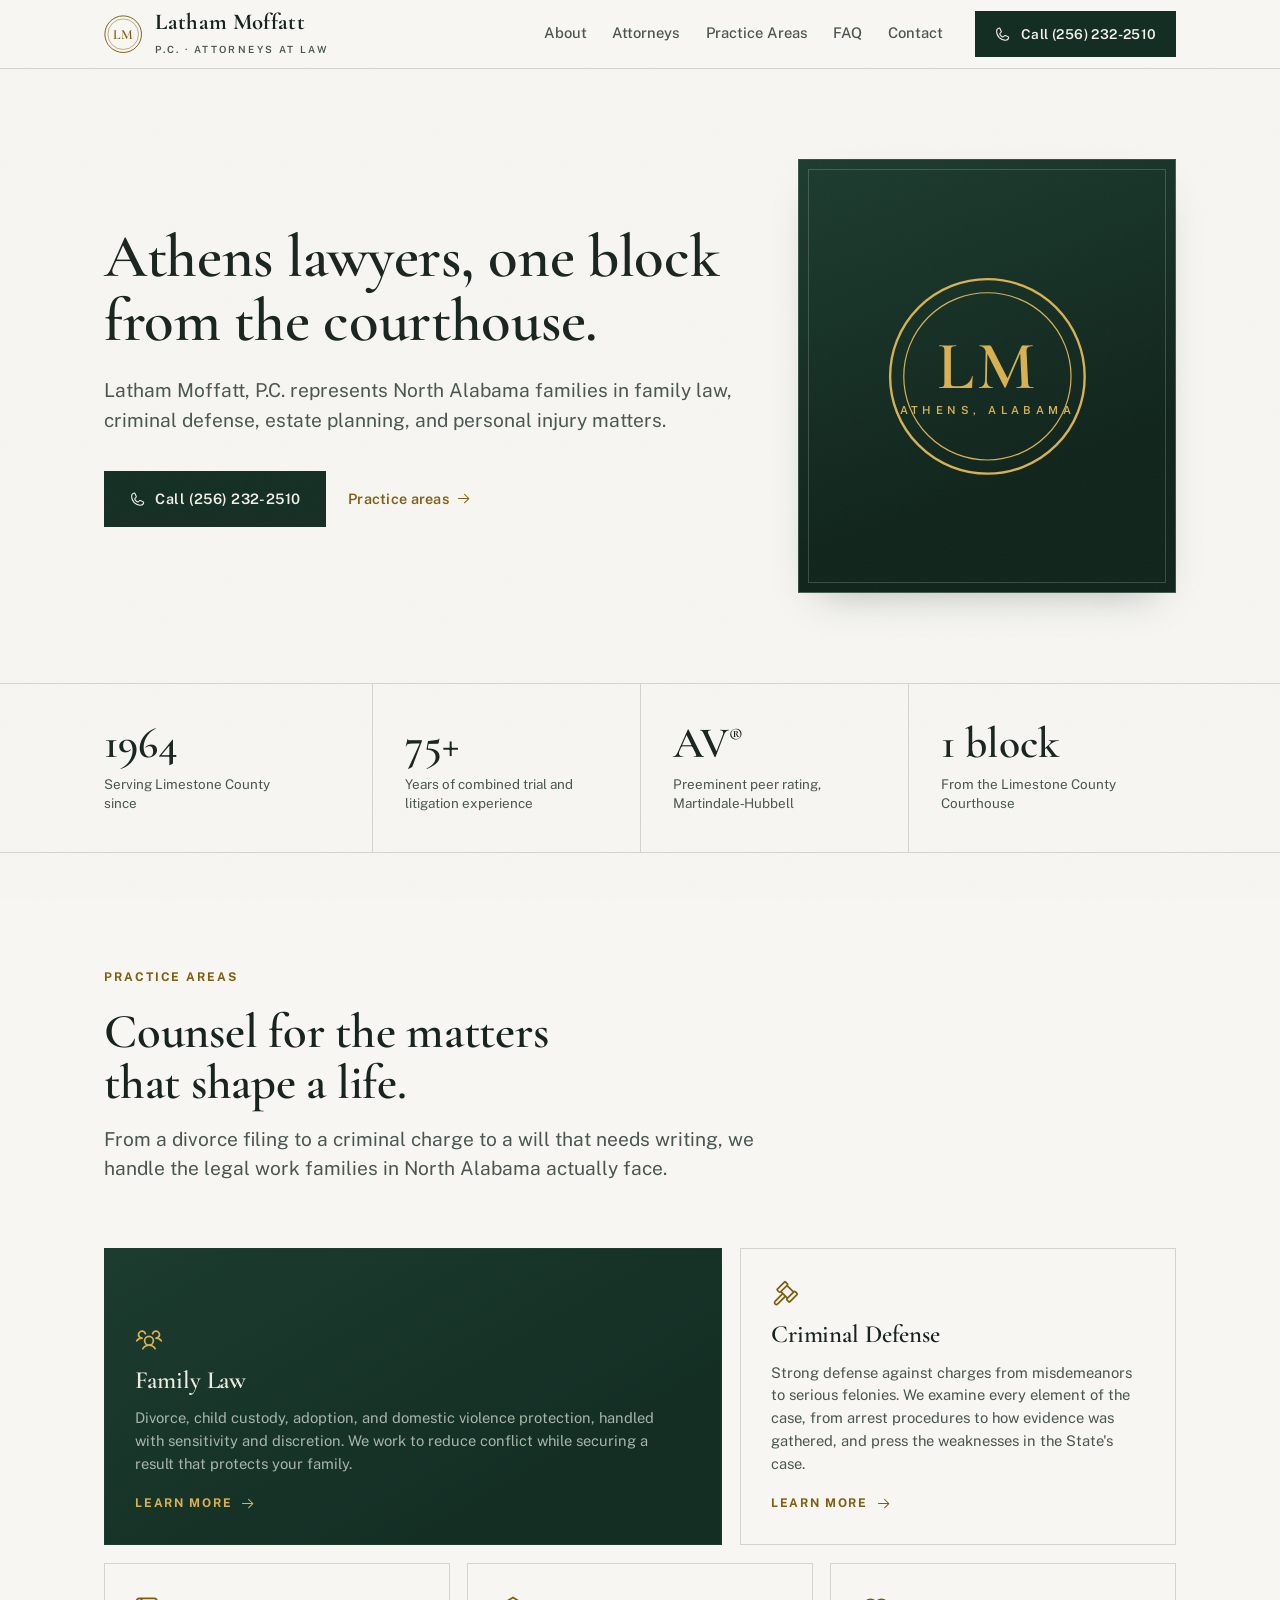
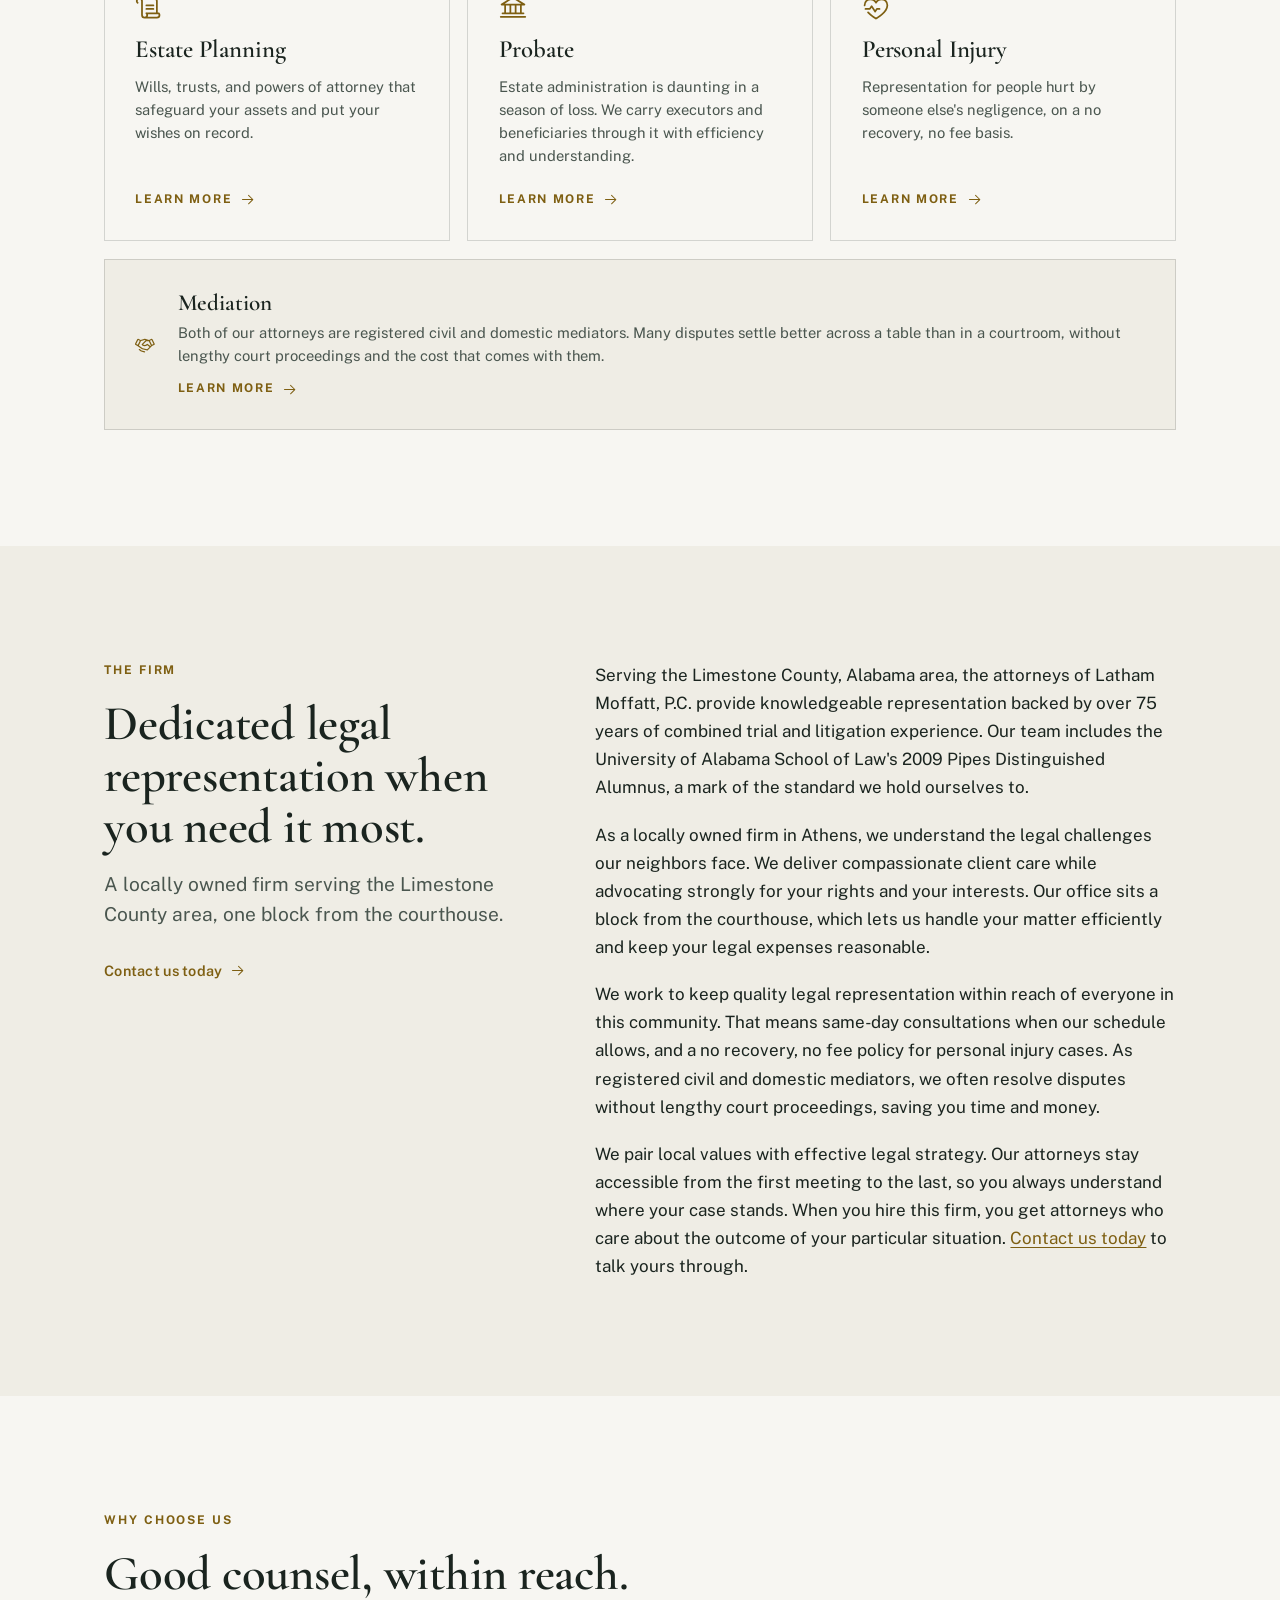
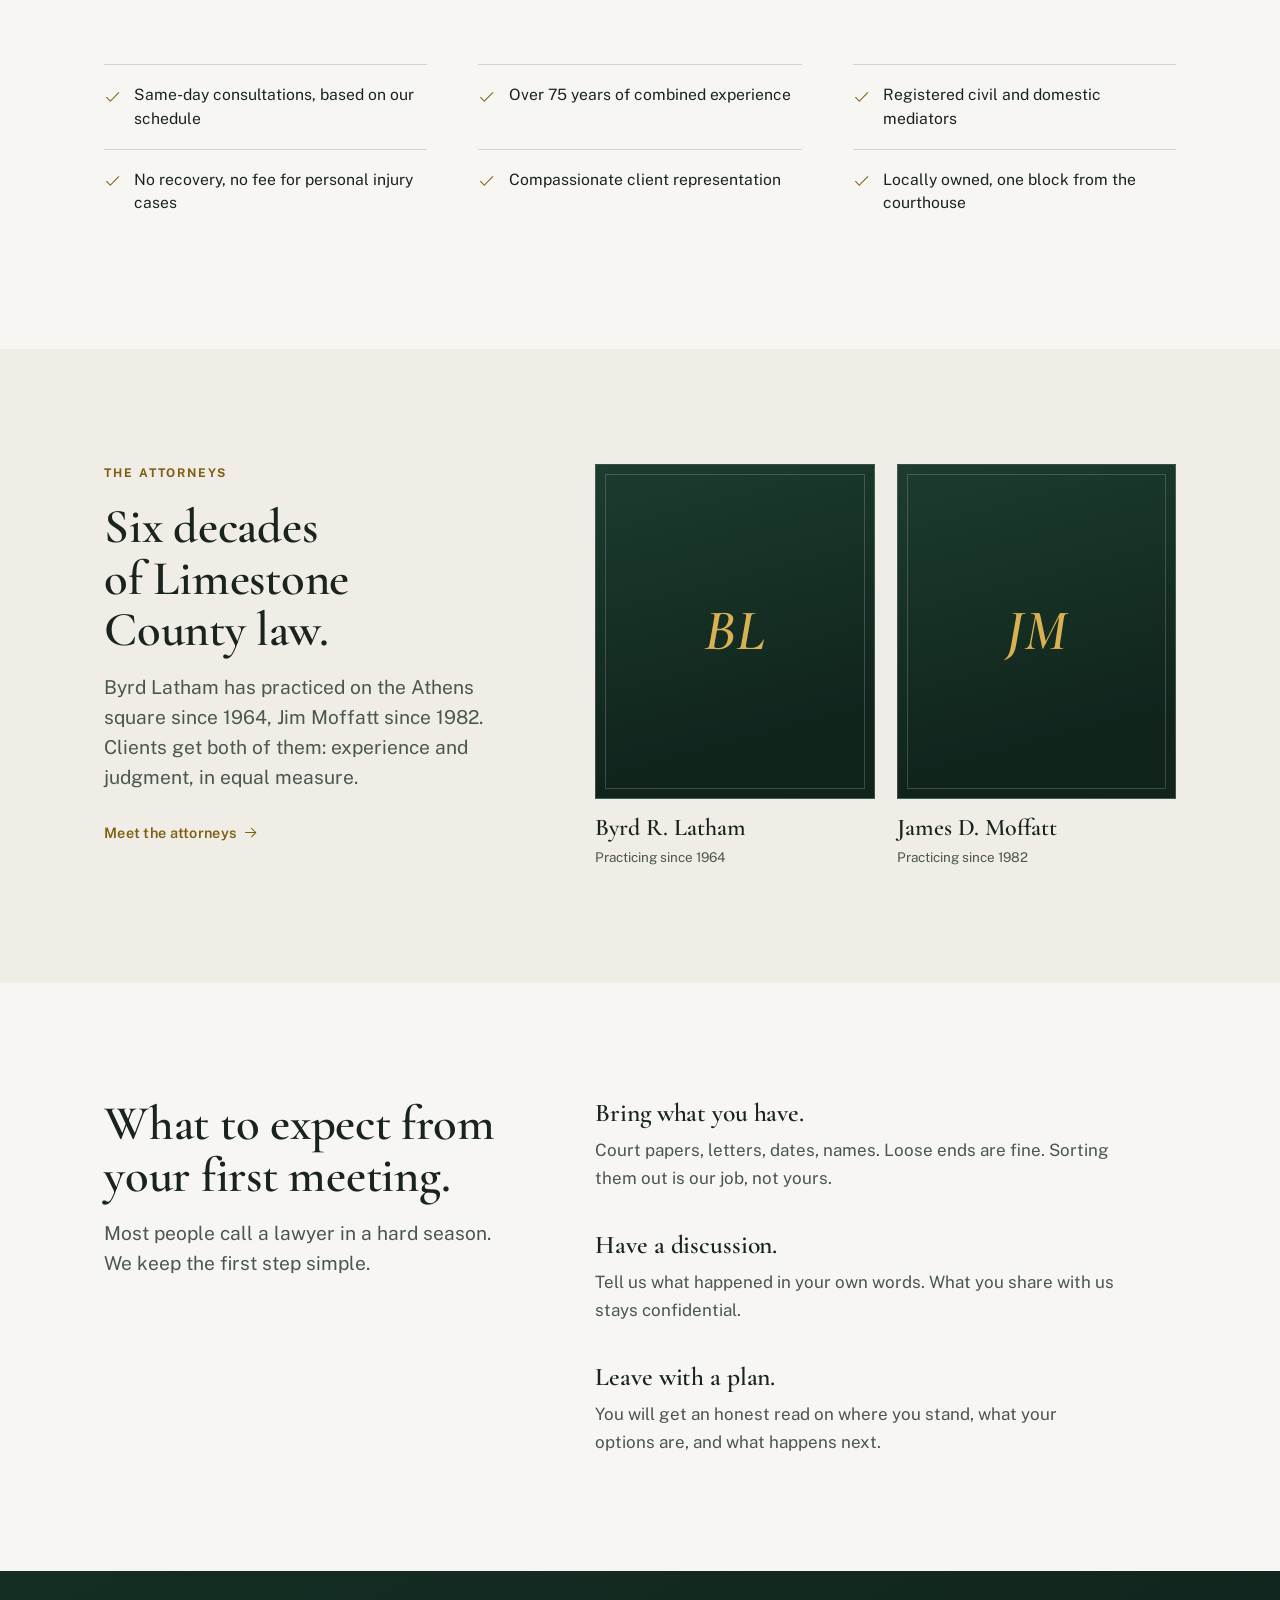
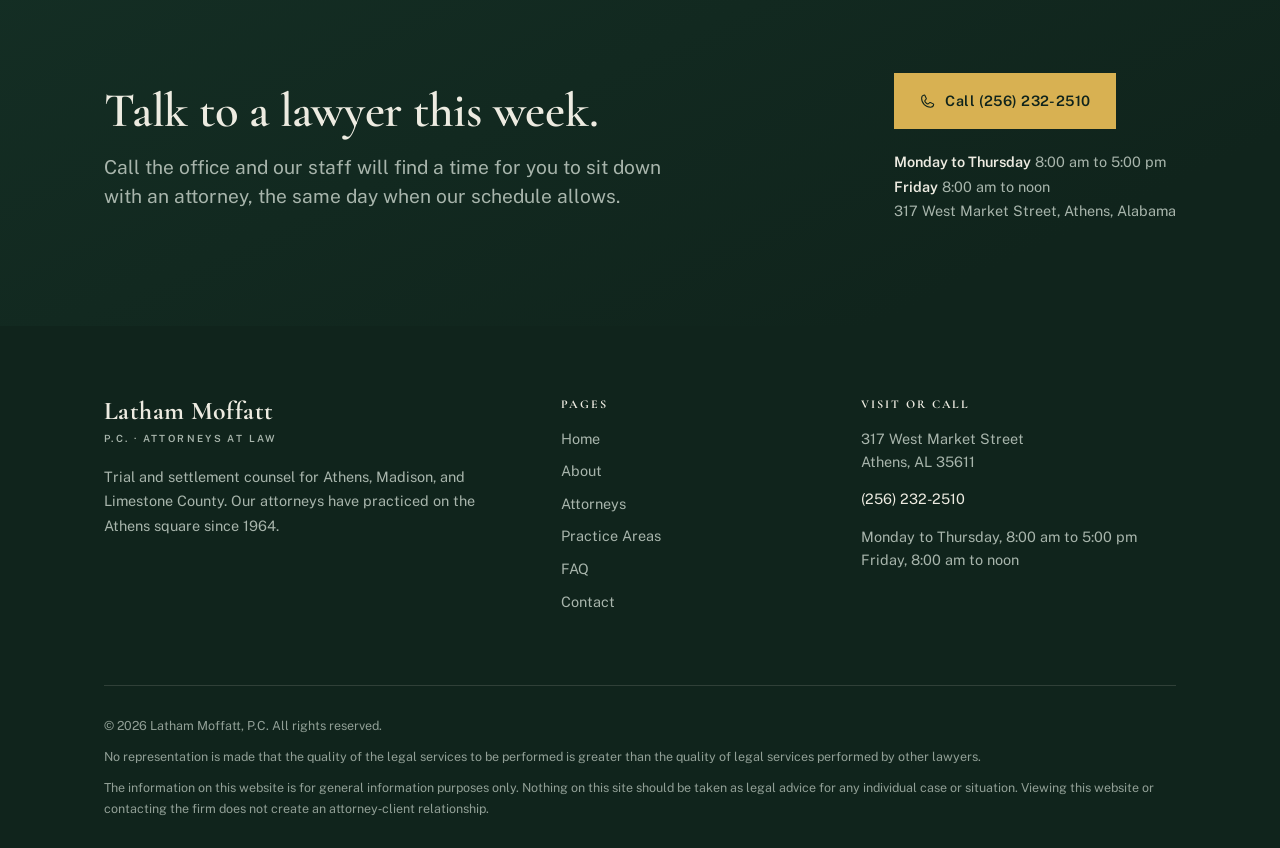
==== commit 7813dd7e: "Add firm intro and why-choose-us sections to the home page Carries the firm's positioning copy onto " ====
--- a/index.html
+++ b/index.html
@@ -38,6 +38,7 @@
       { "@type": "OpeningHoursSpecification", "dayOfWeek": ["Monday", "Tuesday", "Wednesday", "Thursday"], "opens": "08:00", "closes": "17:00" },
       { "@type": "OpeningHoursSpecification", "dayOfWeek": "Friday", "opens": "08:00", "closes": "12:00" }
     ],
+    "description": "Locally owned Athens, Alabama law firm serving the Limestone County area with more than 75 years of combined trial and litigation experience. Same-day consultations when the schedule allows, registered civil and domestic mediators, and a no recovery, no fee policy for personal injury cases.",
     "areaServed": ["Athens, AL", "Madison, AL", "Limestone County, AL", "North Alabama"],
     "knowsAbout": ["Family law", "Criminal defense", "Estate planning", "Probate", "Personal injury", "Mediation"],
     "founder": [
@@ -101,9 +102,9 @@
             </a>
           </div>
         </div>
-        <!-- Image slot: replace the inner seal with a photo of the firm's building
-             or the Limestone County Courthouse, e.g.
-             <img src="assets/img/office.jpg" alt="The Latham Moffatt office on West Market Street"> -->
+        <!-- Image slot: replace the inner seal with a photo of the two attorneys,
+             the firm's building, or the Limestone County Courthouse, e.g.
+             <img src="assets/img/attorneys.jpg" alt="Byrd R. Latham and James D. Moffatt at the firm's Athens office"> -->
         <div class="hero-panel frame" aria-hidden="true">
           <svg class="seal" viewBox="0 0 120 120">
             <circle cx="60" cy="60" r="57" fill="none" stroke="currentColor" stroke-width="1.4"/>
@@ -151,42 +152,99 @@
           <a class="tile tile-featured" href="practice-areas.html#family-law" data-reveal>
             <svg class="icon" viewBox="0 0 256 256" fill="currentColor" aria-hidden="true"><path d="M244.8,150.4a8,8,0,0,1-11.2-1.6A51.6,51.6,0,0,0,192,128a8,8,0,0,1-7.37-4.89,8,8,0,0,1,0-6.22A8,8,0,0,1,192,112a24,24,0,1,0-23.24-30,8,8,0,1,1-15.5-4A40,40,0,1,1,219,117.51a67.94,67.94,0,0,1,27.43,21.68A8,8,0,0,1,244.8,150.4ZM190.92,212a8,8,0,1,1-13.84,8,57,57,0,0,0-98.16,0,8,8,0,1,1-13.84-8,72.06,72.06,0,0,1,33.74-29.92,48,48,0,1,1,58.36,0A72.06,72.06,0,0,1,190.92,212ZM128,176a32,32,0,1,0-32-32A32,32,0,0,0,128,176ZM72,120a8,8,0,0,0-8-8A24,24,0,1,1,87.24,82a8,8,0,1,0,15.5-4A40,40,0,1,0,37,117.51,67.94,67.94,0,0,0,9.6,139.19a8,8,0,1,0,12.8,9.61A51.6,51.6,0,0,1,64,128,8,8,0,0,0,72,120Z"/></svg>
             <h3>Family Law</h3>
-            <p>Divorce, custody, child support, and protection orders. Steady counsel through the hardest seasons a family can face.</p>
-            <svg class="tile-arrow" viewBox="0 0 256 256" fill="currentColor" aria-hidden="true"><path d="M221.66,133.66l-72,72a8,8,0,0,1-11.32-11.32L196.69,136H40a8,8,0,0,1,0-16H196.69L138.34,61.66a8,8,0,0,1,11.32-11.32l72,72A8,8,0,0,1,221.66,133.66Z"/></svg>
+            <p>Divorce, child custody, adoption, and domestic violence protection, handled with sensitivity and discretion. We work to reduce conflict while securing a result that protects your family.</p>
+            <span class="tile-more">Learn more <svg viewBox="0 0 256 256" fill="currentColor" aria-hidden="true"><path d="M221.66,133.66l-72,72a8,8,0,0,1-11.32-11.32L196.69,136H40a8,8,0,0,1,0-16H196.69L138.34,61.66a8,8,0,0,1,11.32-11.32l72,72A8,8,0,0,1,221.66,133.66Z"/></svg></span>
           </a>
           <a class="tile tile-tall" href="practice-areas.html#criminal-defense" data-reveal>
             <svg class="icon" viewBox="0 0 256 256" fill="currentColor" aria-hidden="true"><path d="M243.32,116.69l-16-16a16,16,0,0,0-20.84-1.53L156.84,49.52a16,16,0,0,0-1.52-20.84l-16-16a16,16,0,0,0-22.63,0l-64,64a16,16,0,0,0,0,22.63l16,16a16,16,0,0,0,20.83,1.52L96.69,124,31.31,189.38A25,25,0,0,0,66.63,224.7L132,159.32l7.17,7.16a16,16,0,0,0,1.52,20.84l16,16a16,16,0,0,0,22.63,0l64-64A16,16,0,0,0,243.32,116.69ZM80,104,64,88l64-64,16,16ZM55.32,213.38a9,9,0,0,1-12.69,0,9,9,0,0,1,0-12.68L108,135.32,120.69,148ZM101,105.66,145.66,61,195,110.34,150.35,155ZM168,192l-16-16,4-4h0l56-56h0l4-4,16,16Z"/></svg>
             <h3>Criminal Defense</h3>
-            <p>Defense against felony, misdemeanor, DUI, and traffic charges, from first appearance through trial.</p>
-            <svg class="tile-arrow" viewBox="0 0 256 256" fill="currentColor" aria-hidden="true"><path d="M221.66,133.66l-72,72a8,8,0,0,1-11.32-11.32L196.69,136H40a8,8,0,0,1,0-16H196.69L138.34,61.66a8,8,0,0,1,11.32-11.32l72,72A8,8,0,0,1,221.66,133.66Z"/></svg>
+            <p>Strong defense against charges from misdemeanors to serious felonies. We examine every element of the case, from arrest procedures to how evidence was gathered, and press the weaknesses in the State's case.</p>
+            <span class="tile-more">Learn more <svg viewBox="0 0 256 256" fill="currentColor" aria-hidden="true"><path d="M221.66,133.66l-72,72a8,8,0,0,1-11.32-11.32L196.69,136H40a8,8,0,0,1,0-16H196.69L138.34,61.66a8,8,0,0,1,11.32-11.32l72,72A8,8,0,0,1,221.66,133.66Z"/></svg></span>
           </a>
           <a class="tile" href="practice-areas.html#estate-planning" data-reveal>
             <svg class="icon" viewBox="0 0 256 256" fill="currentColor" aria-hidden="true"><path d="M96,104a8,8,0,0,1,8-8h64a8,8,0,0,1,0,16H104A8,8,0,0,1,96,104Zm8,40h64a8,8,0,0,0,0-16H104a8,8,0,0,0,0,16Zm128,48a32,32,0,0,1-32,32H88a32,32,0,0,1-32-32V64a16,16,0,0,0-32,0c0,5.74,4.83,9.62,4.88,9.66h0A8,8,0,0,1,24,88a7.89,7.89,0,0,1-4.79-1.61h0C18.05,85.54,8,77.61,8,64A32,32,0,0,1,40,32H176a32,32,0,0,1,32,32V168h8a8,8,0,0,1,4.8,1.6C222,170.46,232,178.39,232,192ZM96.26,173.48A8.07,8.07,0,0,1,104,168h88V64a16,16,0,0,0-16-16H67.69A31.71,31.71,0,0,1,72,64V192a16,16,0,0,0,32,0c0-5.74-4.83-9.62-4.88-9.66A7.82,7.82,0,0,1,96.26,173.48ZM216,192a12.58,12.58,0,0,0-3.23-8h-94a26.92,26.92,0,0,1,1.21,8,31.82,31.82,0,0,1-4.29,16H200A16,16,0,0,0,216,192Z"/></svg>
             <h3>Estate Planning</h3>
-            <p>Wills, trusts, and powers of attorney that keep your wishes clear.</p>
-            <svg class="tile-arrow" viewBox="0 0 256 256" fill="currentColor" aria-hidden="true"><path d="M221.66,133.66l-72,72a8,8,0,0,1-11.32-11.32L196.69,136H40a8,8,0,0,1,0-16H196.69L138.34,61.66a8,8,0,0,1,11.32-11.32l72,72A8,8,0,0,1,221.66,133.66Z"/></svg>
+            <p>Wills, trusts, and powers of attorney that safeguard your assets and put your wishes on record.</p>
+            <span class="tile-more">Learn more <svg viewBox="0 0 256 256" fill="currentColor" aria-hidden="true"><path d="M221.66,133.66l-72,72a8,8,0,0,1-11.32-11.32L196.69,136H40a8,8,0,0,1,0-16H196.69L138.34,61.66a8,8,0,0,1,11.32-11.32l72,72A8,8,0,0,1,221.66,133.66Z"/></svg></span>
           </a>
           <a class="tile" href="practice-areas.html#probate" data-reveal>
             <svg class="icon" viewBox="0 0 256 256" fill="currentColor" aria-hidden="true"><path d="M24,104H48v64H32a8,8,0,0,0,0,16H224a8,8,0,0,0,0-16H208V104h24a8,8,0,0,0,4.19-14.81l-104-64a8,8,0,0,0-8.38,0l-104,64A8,8,0,0,0,24,104Zm40,0H96v64H64Zm80,0v64H112V104Zm48,64H160V104h32ZM128,41.39,203.74,88H52.26ZM248,208a8,8,0,0,1-8,8H16a8,8,0,0,1,0-16H240A8,8,0,0,1,248,208Z"/></svg>
             <h3>Probate</h3>
-            <p>Steady guidance for executors and families settling an estate.</p>
-            <svg class="tile-arrow" viewBox="0 0 256 256" fill="currentColor" aria-hidden="true"><path d="M221.66,133.66l-72,72a8,8,0,0,1-11.32-11.32L196.69,136H40a8,8,0,0,1,0-16H196.69L138.34,61.66a8,8,0,0,1,11.32-11.32l72,72A8,8,0,0,1,221.66,133.66Z"/></svg>
+            <p>Estate administration is daunting in a season of loss. We carry executors and beneficiaries through it with efficiency and understanding.</p>
+            <span class="tile-more">Learn more <svg viewBox="0 0 256 256" fill="currentColor" aria-hidden="true"><path d="M221.66,133.66l-72,72a8,8,0,0,1-11.32-11.32L196.69,136H40a8,8,0,0,1,0-16H196.69L138.34,61.66a8,8,0,0,1,11.32-11.32l72,72A8,8,0,0,1,221.66,133.66Z"/></svg></span>
           </a>
           <a class="tile" href="practice-areas.html#personal-injury" data-reveal>
             <svg class="icon" viewBox="0 0 256 256" fill="currentColor" aria-hidden="true"><path d="M72,144H32a8,8,0,0,1,0-16H67.72l13.62-20.44a8,8,0,0,1,13.32,0l25.34,38,9.34-14A8,8,0,0,1,136,128h24a8,8,0,0,1,0,16H140.28l-13.62,20.44a8,8,0,0,1-13.32,0L88,126.42l-9.34,14A8,8,0,0,1,72,144ZM178,40c-20.65,0-38.73,8.88-50,23.89C116.73,48.88,98.65,40,78,40a62.07,62.07,0,0,0-62,62c0,.75,0,1.5,0,2.25a8,8,0,1,0,16-.5c0-.58,0-1.17,0-1.75A46.06,46.06,0,0,1,78,56c19.45,0,35.78,10.36,42.6,27a8,8,0,0,0,14.8,0c6.82-16.67,23.15-27,42.6-27a46.06,46.06,0,0,1,46,46c0,53.61-77.76,102.15-96,112.8-10.83-6.31-42.63-26-66.68-52.21a8,8,0,1,0-11.8,10.82c31.17,34,72.93,56.68,74.69,57.63a8,8,0,0,0,7.58,0C136.21,228.66,240,172,240,102A62.07,62.07,0,0,0,178,40Z"/></svg>
             <h3>Personal Injury</h3>
-            <p>Representation for people hurt by someone else's negligence.</p>
-            <svg class="tile-arrow" viewBox="0 0 256 256" fill="currentColor" aria-hidden="true"><path d="M221.66,133.66l-72,72a8,8,0,0,1-11.32-11.32L196.69,136H40a8,8,0,0,1,0-16H196.69L138.34,61.66a8,8,0,0,1,11.32-11.32l72,72A8,8,0,0,1,221.66,133.66Z"/></svg>
+            <p>Representation for people hurt by someone else's negligence, on a no recovery, no fee basis.</p>
+            <span class="tile-more">Learn more <svg viewBox="0 0 256 256" fill="currentColor" aria-hidden="true"><path d="M221.66,133.66l-72,72a8,8,0,0,1-11.32-11.32L196.69,136H40a8,8,0,0,1,0-16H196.69L138.34,61.66a8,8,0,0,1,11.32-11.32l72,72A8,8,0,0,1,221.66,133.66Z"/></svg></span>
           </a>
           <a class="tile tile-wide" href="practice-areas.html#mediation" data-reveal>
             <svg class="icon" viewBox="0 0 256 256" fill="currentColor" aria-hidden="true"><path d="M254.3,107.91,228.78,56.85a16,16,0,0,0-21.47-7.15L182.44,62.13,130.05,48.27a8.14,8.14,0,0,0-4.1,0L73.56,62.13,48.69,49.7a16,16,0,0,0-21.47,7.15L1.7,107.9a16,16,0,0,0,7.15,21.47l27,13.51,55.49,39.63a8.06,8.06,0,0,0,2.71,1.25l64,16a8,8,0,0,0,7.6-2.1l55.07-55.08,26.42-13.21a16,16,0,0,0,7.15-21.46Zm-54.89,33.37L165,113.72a8,8,0,0,0-10.68.61C136.51,132.27,116.66,130,104,122L147.24,80h31.81l27.21,54.41ZM41.53,64,62,74.22,36.43,125.27,16,115.06Zm116,119.13L99.42,168.61l-49.2-35.14,28-56L128,64.28l9.8,2.59-45,43.68-.08.09a16,16,0,0,0,2.72,24.81c20.56,13.13,45.37,11,64.91-5L188,152.66Zm62-57.87-25.52-51L214.47,64,240,115.06Zm-87.75,92.67a8,8,0,0,1-7.75,6.06,8.13,8.13,0,0,1-1.95-.24L80.41,213.33a7.89,7.89,0,0,1-2.71-1.25L51.35,193.26a8,8,0,0,1,9.3-13l25.11,17.94L126,208.24A8,8,0,0,1,131.82,217.94Z"/></svg>
             <span class="tile-body">
               <h3>Mediation</h3>
-              <p>Both of our attorneys are registered civil and domestic mediators. Many disputes settle better across a table than in a courtroom.</p>
+              <p>Both of our attorneys are registered civil and domestic mediators. Many disputes settle better across a table than in a courtroom, without lengthy court proceedings and the cost that comes with them.</p>
+              <span class="tile-more">Learn more <svg viewBox="0 0 256 256" fill="currentColor" aria-hidden="true"><path d="M221.66,133.66l-72,72a8,8,0,0,1-11.32-11.32L196.69,136H40a8,8,0,0,1,0-16H196.69L138.34,61.66a8,8,0,0,1,11.32-11.32l72,72A8,8,0,0,1,221.66,133.66Z"/></svg></span>
             </span>
-            <svg class="tile-arrow" viewBox="0 0 256 256" fill="currentColor" aria-hidden="true"><path d="M221.66,133.66l-72,72a8,8,0,0,1-11.32-11.32L196.69,136H40a8,8,0,0,1,0-16H196.69L138.34,61.66a8,8,0,0,1,11.32-11.32l72,72A8,8,0,0,1,221.66,133.66Z"/></svg>
-          </a>
-        </div>
+          </a>
+        </div>
+      </div>
+    </section>
+
+    <!-- Firm introduction -->
+    <section class="section section-alt">
+      <div class="container split">
+        <div class="split-rail" data-reveal>
+          <span class="eyebrow">The firm</span>
+          <h2>Dedicated legal representation when you need it most.</h2>
+          <p class="lede">A locally owned firm serving the Limestone County area, one block from the courthouse.</p>
+          <a class="text-link" href="contact.html">
+            Contact us today
+            <svg class="icon" viewBox="0 0 256 256" fill="currentColor" aria-hidden="true"><path d="M221.66,133.66l-72,72a8,8,0,0,1-11.32-11.32L196.69,136H40a8,8,0,0,1,0-16H196.69L138.34,61.66a8,8,0,0,1,11.32-11.32l72,72A8,8,0,0,1,221.66,133.66Z"/></svg>
+          </a>
+        </div>
+        <div class="prose" data-reveal>
+          <p>Serving the Limestone County, Alabama area, the attorneys of Latham Moffatt, P.C. provide knowledgeable representation backed by over 75 years of combined trial and litigation experience. Our team includes the University of Alabama School of Law's 2009 Pipes Distinguished Alumnus, a mark of the standard we hold ourselves to.</p>
+          <p>As a locally owned firm in Athens, we understand the legal challenges our neighbors face. We deliver compassionate client care while advocating strongly for your rights and your interests. Our office sits a block from the courthouse, which lets us handle your matter efficiently and keep your legal expenses reasonable.</p>
+          <p>We work to keep quality legal representation within reach of everyone in this community. That means same&#8209;day consultations when our schedule allows, and a no recovery, no fee policy for personal injury cases. As registered civil and domestic mediators, we often resolve disputes without lengthy court proceedings, saving you time and money.</p>
+          <p>We pair local values with effective legal strategy. Our attorneys stay accessible from the first meeting to the last, so you always understand where your case stands. When you hire this firm, you get attorneys who care about the outcome of your particular situation. <a href="contact.html">Contact us today</a> to talk yours through.</p>
+        </div>
+      </div>
+    </section>
+
+    <!-- Why choose us -->
+    <section class="section">
+      <div class="container">
+        <div class="section-head" data-reveal>
+          <span class="eyebrow">Why choose us</span>
+          <h2>Good counsel, within reach.</h2>
+        </div>
+        <ul class="check-grid" data-reveal>
+          <li>
+            <svg class="icon" viewBox="0 0 256 256" fill="currentColor" aria-hidden="true"><path d="M229.66,77.66l-128,128a8,8,0,0,1-11.32,0l-56-56a8,8,0,0,1,11.32-11.32L96,188.69,218.34,66.34a8,8,0,0,1,11.32,11.32Z"/></svg>
+            <span>Same&#8209;day consultations, based on our schedule</span>
+          </li>
+          <li>
+            <svg class="icon" viewBox="0 0 256 256" fill="currentColor" aria-hidden="true"><path d="M229.66,77.66l-128,128a8,8,0,0,1-11.32,0l-56-56a8,8,0,0,1,11.32-11.32L96,188.69,218.34,66.34a8,8,0,0,1,11.32,11.32Z"/></svg>
+            <span>Over 75 years of combined experience</span>
+          </li>
+          <li>
+            <svg class="icon" viewBox="0 0 256 256" fill="currentColor" aria-hidden="true"><path d="M229.66,77.66l-128,128a8,8,0,0,1-11.32,0l-56-56a8,8,0,0,1,11.32-11.32L96,188.69,218.34,66.34a8,8,0,0,1,11.32,11.32Z"/></svg>
+            <span>Registered civil and domestic mediators</span>
+          </li>
+          <li>
+            <svg class="icon" viewBox="0 0 256 256" fill="currentColor" aria-hidden="true"><path d="M229.66,77.66l-128,128a8,8,0,0,1-11.32,0l-56-56a8,8,0,0,1,11.32-11.32L96,188.69,218.34,66.34a8,8,0,0,1,11.32,11.32Z"/></svg>
+            <span>No recovery, no fee for personal injury cases</span>
+          </li>
+          <li>
+            <svg class="icon" viewBox="0 0 256 256" fill="currentColor" aria-hidden="true"><path d="M229.66,77.66l-128,128a8,8,0,0,1-11.32,0l-56-56a8,8,0,0,1,11.32-11.32L96,188.69,218.34,66.34a8,8,0,0,1,11.32,11.32Z"/></svg>
+            <span>Compassionate client representation</span>
+          </li>
+          <li>
+            <svg class="icon" viewBox="0 0 256 256" fill="currentColor" aria-hidden="true"><path d="M229.66,77.66l-128,128a8,8,0,0,1-11.32,0l-56-56a8,8,0,0,1,11.32-11.32L96,188.69,218.34,66.34a8,8,0,0,1,11.32,11.32Z"/></svg>
+            <span>Locally owned, one block from the courthouse</span>
+          </li>
+        </ul>
       </div>
     </section>
 
@@ -232,7 +290,7 @@
             <p>Court papers, letters, dates, names. Loose ends are fine. Sorting them out is our job, not yours.</p>
           </div>
           <div class="expect-item" data-reveal>
-            <h3>Speak plainly.</h3>
+            <h3>Have a discussion.</h3>
             <p>Tell us what happened in your own words. What you share with us stays confidential.</p>
           </div>
           <div class="expect-item" data-reveal>
@@ -248,7 +306,7 @@
       <div class="container band-inner">
         <div data-reveal>
           <h2>Talk to a lawyer this week.</h2>
-          <p class="lede">Call the office and our staff will find a time for you to sit down with an attorney.</p>
+          <p class="lede">Call the office and our staff will find a time for you to sit down with an attorney, the same day when our schedule allows.</p>
         </div>
         <div class="band-side" data-reveal>
           <a class="btn btn-primary" href="tel:+12562322510">
--- a/assets/css/site.css
+++ b/assets/css/site.css
@@ -649,20 +649,25 @@
   color: var(--ink-soft);
   max-width: 36em;
 }
-.tile-arrow {
-  position: absolute;
-  top: 1.6rem;
-  right: 1.6rem;
-  width: 1.05rem;
-  height: 1.05rem;
-  color: var(--ink-soft);
-  opacity: 0;
-  transform: translateX(-6px);
-  transition: opacity 0.2s ease, transform 0.2s ease;
-}
-.tile:hover .tile-arrow {
-  opacity: 1;
-  transform: none;
+.tile-more {
+  display: inline-flex;
+  align-items: center;
+  gap: 0.5rem;
+  margin-top: auto;
+  padding-top: 0.6rem;
+  font-size: 0.75rem;
+  font-weight: 700;
+  letter-spacing: 0.14em;
+  text-transform: uppercase;
+  color: var(--accent-text);
+}
+.tile-more svg {
+  width: 0.95rem;
+  height: 0.95rem;
+  transition: transform 0.18s ease;
+}
+.tile:hover .tile-more svg {
+  transform: translateX(4px);
 }
 .tile-featured {
   grid-column: span 7;
@@ -681,13 +686,20 @@
 .tile-featured:hover {
   border-color: var(--green-700);
 }
-.tile-featured .tile-arrow {
-  color: var(--panel-ink);
+.tile-featured .tile-more {
+  color: var(--brass-bright);
 }
 .tile-tall {
   grid-column: span 5;
   min-height: 17rem;
   justify-content: flex-end;
+}
+/* Bottom-packed tiles set their own rhythm; only plain tiles need the push */
+.tile-featured .tile-more,
+.tile-tall .tile-more,
+.tile-wide .tile-more {
+  margin-top: 0.35rem;
+  padding-top: 0;
 }
 .tile-wide {
   grid-column: span 12;
@@ -833,6 +845,41 @@
   }
   .portrait-initials {
     font-size: 2.2rem;
+  }
+}
+
+/* ---------- Check grid (why choose us) ---------- */
+.check-grid {
+  list-style: none;
+  padding: 0;
+  display: grid;
+  grid-template-columns: repeat(3, 1fr);
+  column-gap: clamp(1.5rem, 4vw, 3.5rem);
+}
+.check-grid li {
+  display: flex;
+  align-items: flex-start;
+  gap: 0.85rem;
+  padding-block: 1.15rem;
+  border-top: 1px solid var(--line);
+  font-size: 0.98rem;
+  line-height: 1.5;
+}
+.check-grid .icon {
+  width: 1.05rem;
+  height: 1.05rem;
+  flex: none;
+  margin-top: 0.28rem;
+  color: var(--accent-text);
+}
+@media (max-width: 880px) {
+  .check-grid {
+    grid-template-columns: 1fr 1fr;
+  }
+}
+@media (max-width: 560px) {
+  .check-grid {
+    grid-template-columns: 1fr;
   }
 }
 
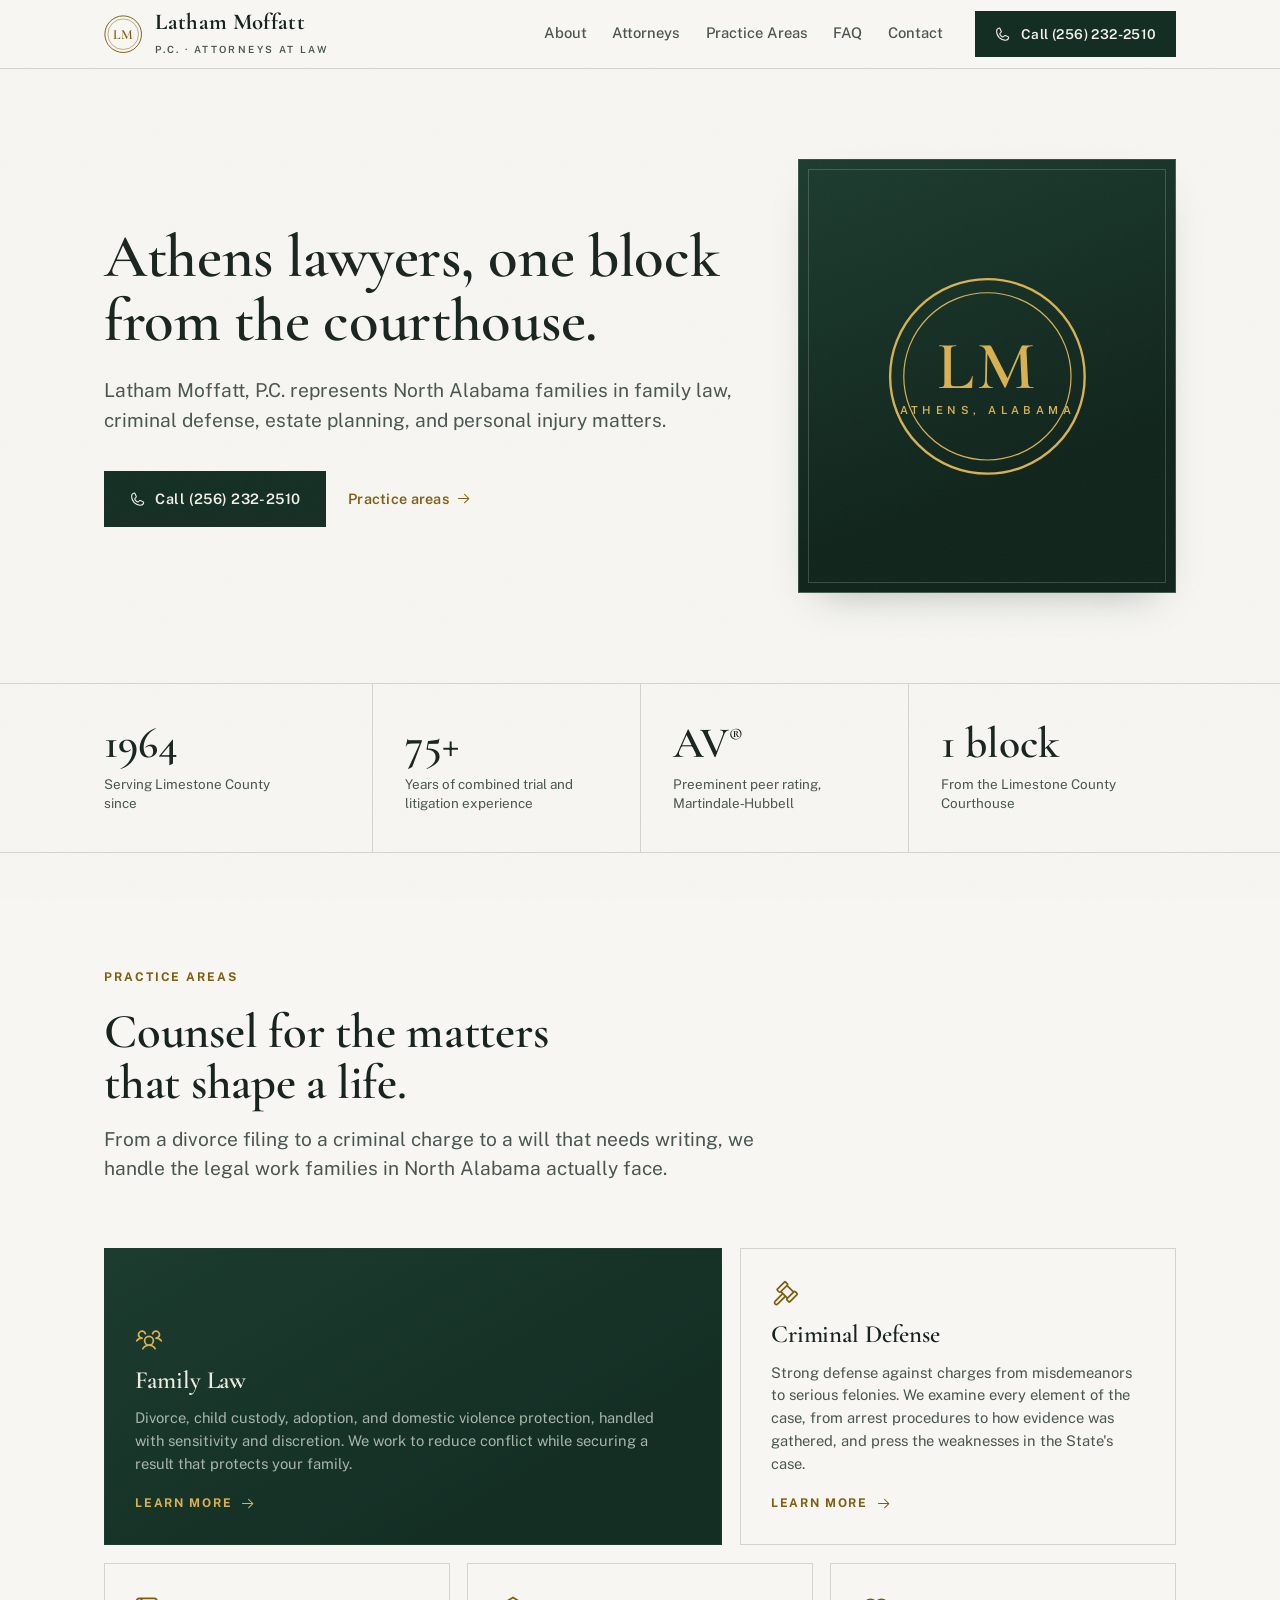
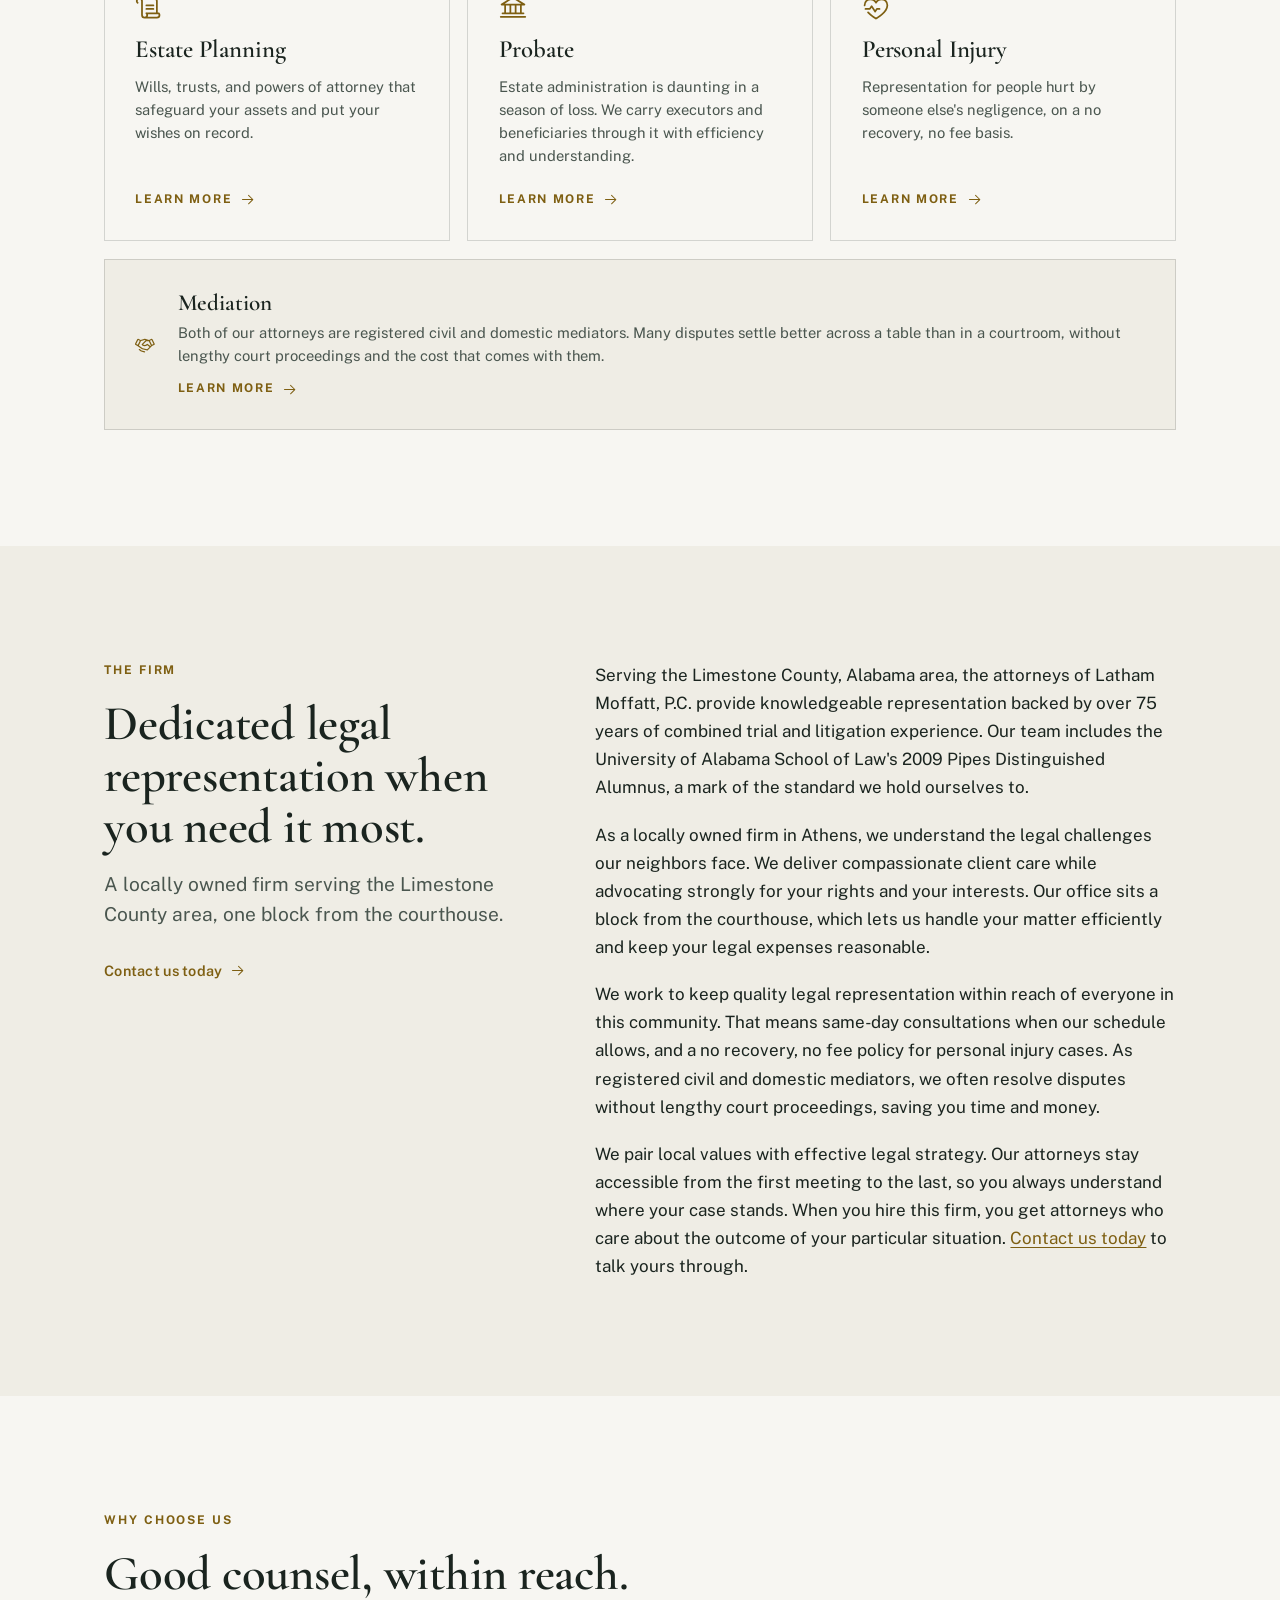
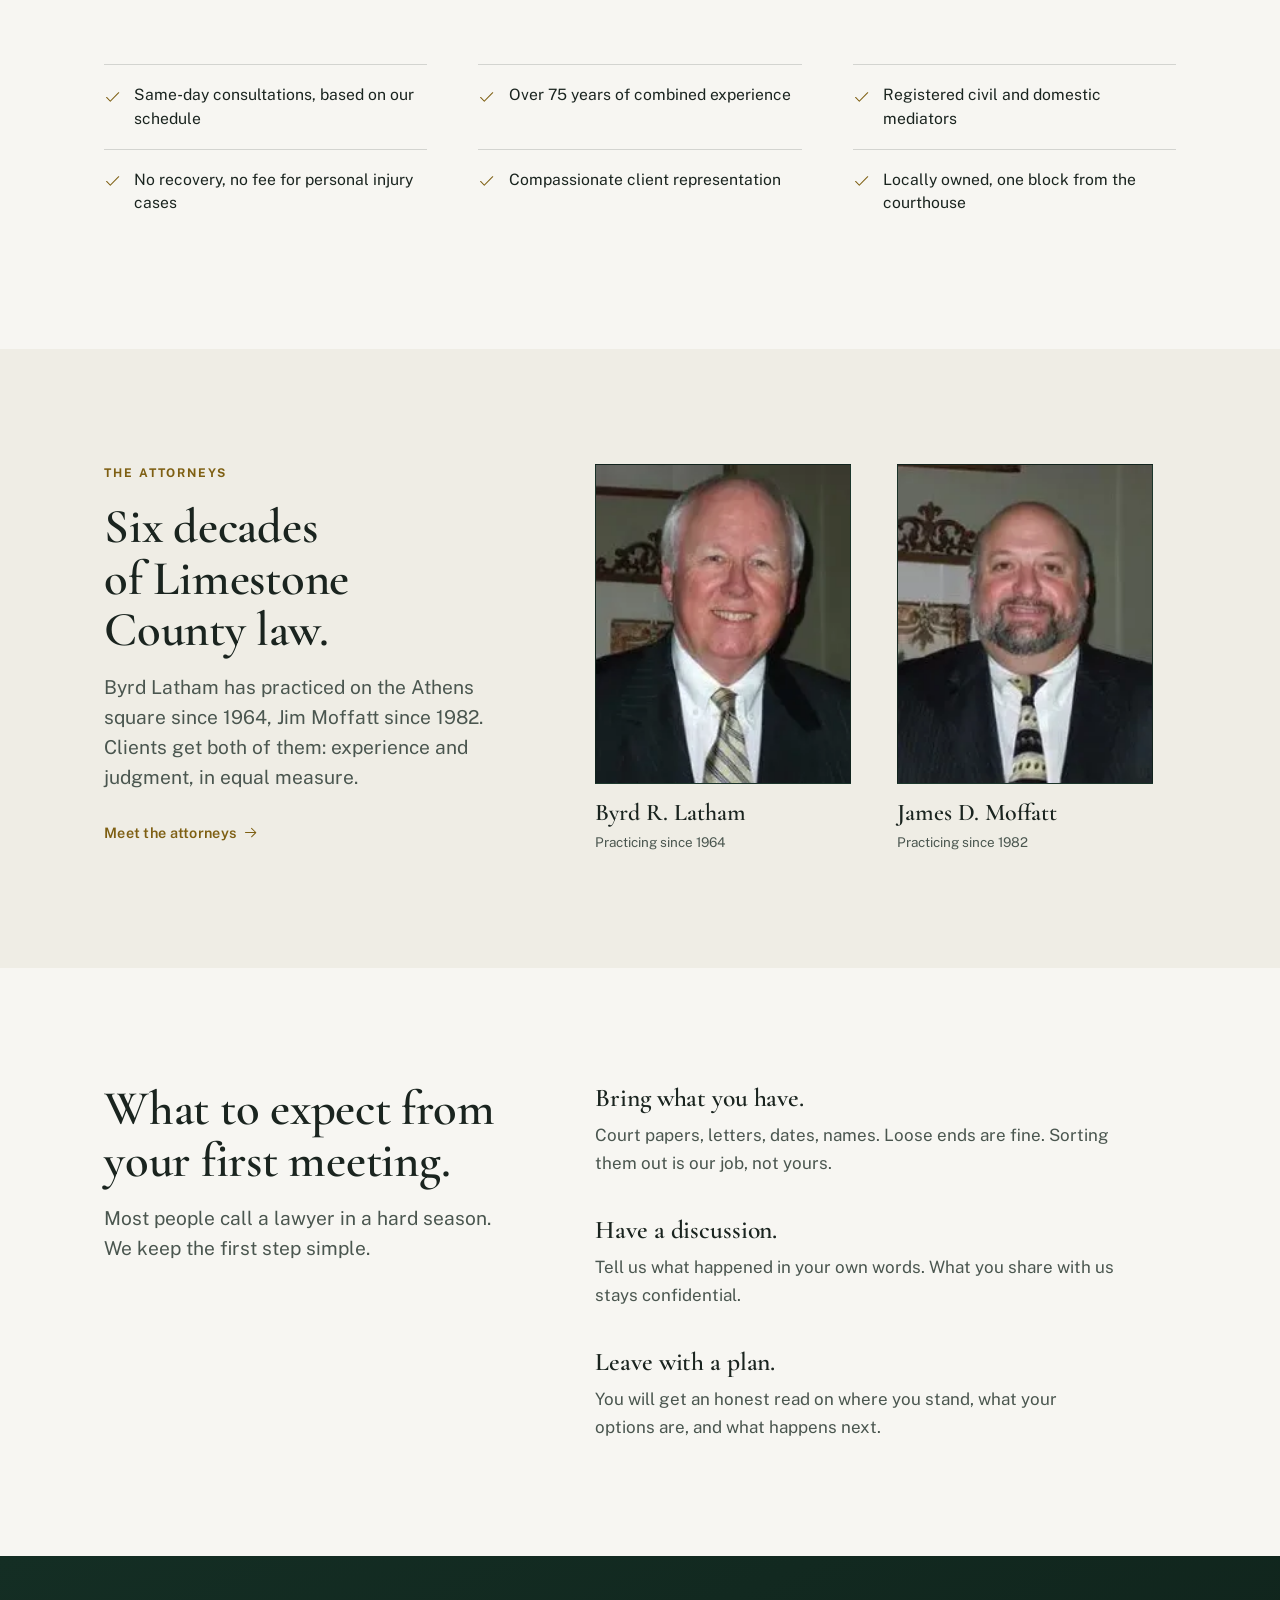
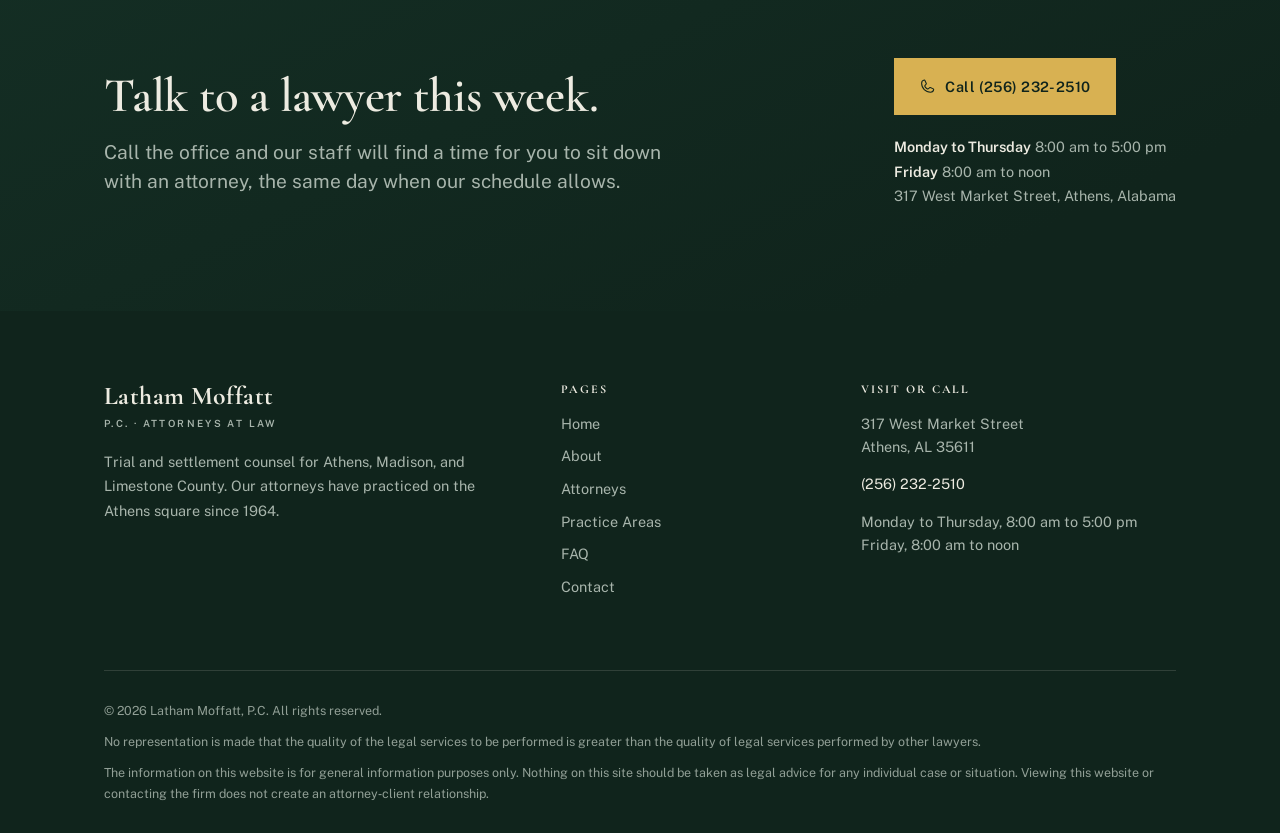
==== commit dfea7415: "Place the attorney headshots on the home and bio pages latham.webp and moffatt.webp replace the BL/J" ====
--- a/index.html
+++ b/index.html
@@ -261,15 +261,18 @@
           </a>
         </div>
         <div class="portrait-pair">
+          <!-- alt is empty by design: the name follows inside the same link -->
           <a class="portrait-card" href="attorneys.html#byrd-latham" data-reveal>
-            <!-- Image slot: <img src="assets/img/byrd-latham.jpg" alt="Byrd R. Latham"> inside .portrait -->
-            <div class="portrait frame"><span class="portrait-initials" aria-hidden="true">BL</span></div>
+            <div class="portrait">
+              <img src="assets/img/latham.webp" alt="" width="199" height="250" loading="lazy" decoding="async">
+            </div>
             <div class="portrait-name">Byrd R. Latham</div>
             <p class="portrait-meta">Practicing since 1964</p>
           </a>
           <a class="portrait-card" href="attorneys.html#jim-moffatt" data-reveal>
-            <!-- Image slot: <img src="assets/img/jim-moffatt.jpg" alt="James D. Moffatt"> inside .portrait -->
-            <div class="portrait frame"><span class="portrait-initials" aria-hidden="true">JM</span></div>
+            <div class="portrait">
+              <img src="assets/img/moffatt.webp" alt="" width="197" height="250" loading="lazy" decoding="async">
+            </div>
             <div class="portrait-name">James D. Moffatt</div>
             <p class="portrait-meta">Practicing since 1982</p>
           </a>
--- a/assets/css/site.css
+++ b/assets/css/site.css
@@ -784,9 +784,6 @@
   .split-rail {
     position: static;
   }
-  .split-48 .portrait {
-    max-width: 16rem;
-  }
 }
 
 /* Portrait tiles (attorney previews and profiles) */
@@ -800,26 +797,29 @@
   color: var(--ink);
   display: block;
 }
+/* The headshots we have are small (about 200 x 250). The frame matches their
+   4:5 ratio so nothing is cropped, and max-width keeps the browser from
+   upscaling them far past their native size. Replace the source files with
+   larger ones and the cap can go. */
 .portrait {
-  aspect-ratio: 3 / 3.6;
+  aspect-ratio: 4 / 5;
+  max-width: 16rem;
   background: linear-gradient(165deg, var(--green-800), var(--green-950) 80%);
   color: var(--panel-ink);
   display: flex;
   align-items: center;
   justify-content: center;
   overflow: hidden;
+  /* A single hairline, not the engraved .frame: the inset second rule
+     reads as a scratch when it crosses a face. */
+  border: 1px solid var(--line);
 }
 .portrait img {
   width: 100%;
   height: 100%;
   object-fit: cover;
-}
-.portrait-initials {
-  font-family: var(--font-display);
-  font-style: italic;
-  font-weight: 600;
-  font-size: clamp(2.6rem, 5vw, 3.6rem);
-  color: var(--brass-bright);
+  /* Both headshots sit high in the frame; bias the crop up off the shoulders */
+  object-position: 50% 30%;
 }
 .portrait-name {
   margin-top: 1rem;
@@ -842,9 +842,6 @@
   }
   .portrait-name {
     font-size: 1.2rem;
-  }
-  .portrait-initials {
-    font-size: 2.2rem;
   }
 }
 
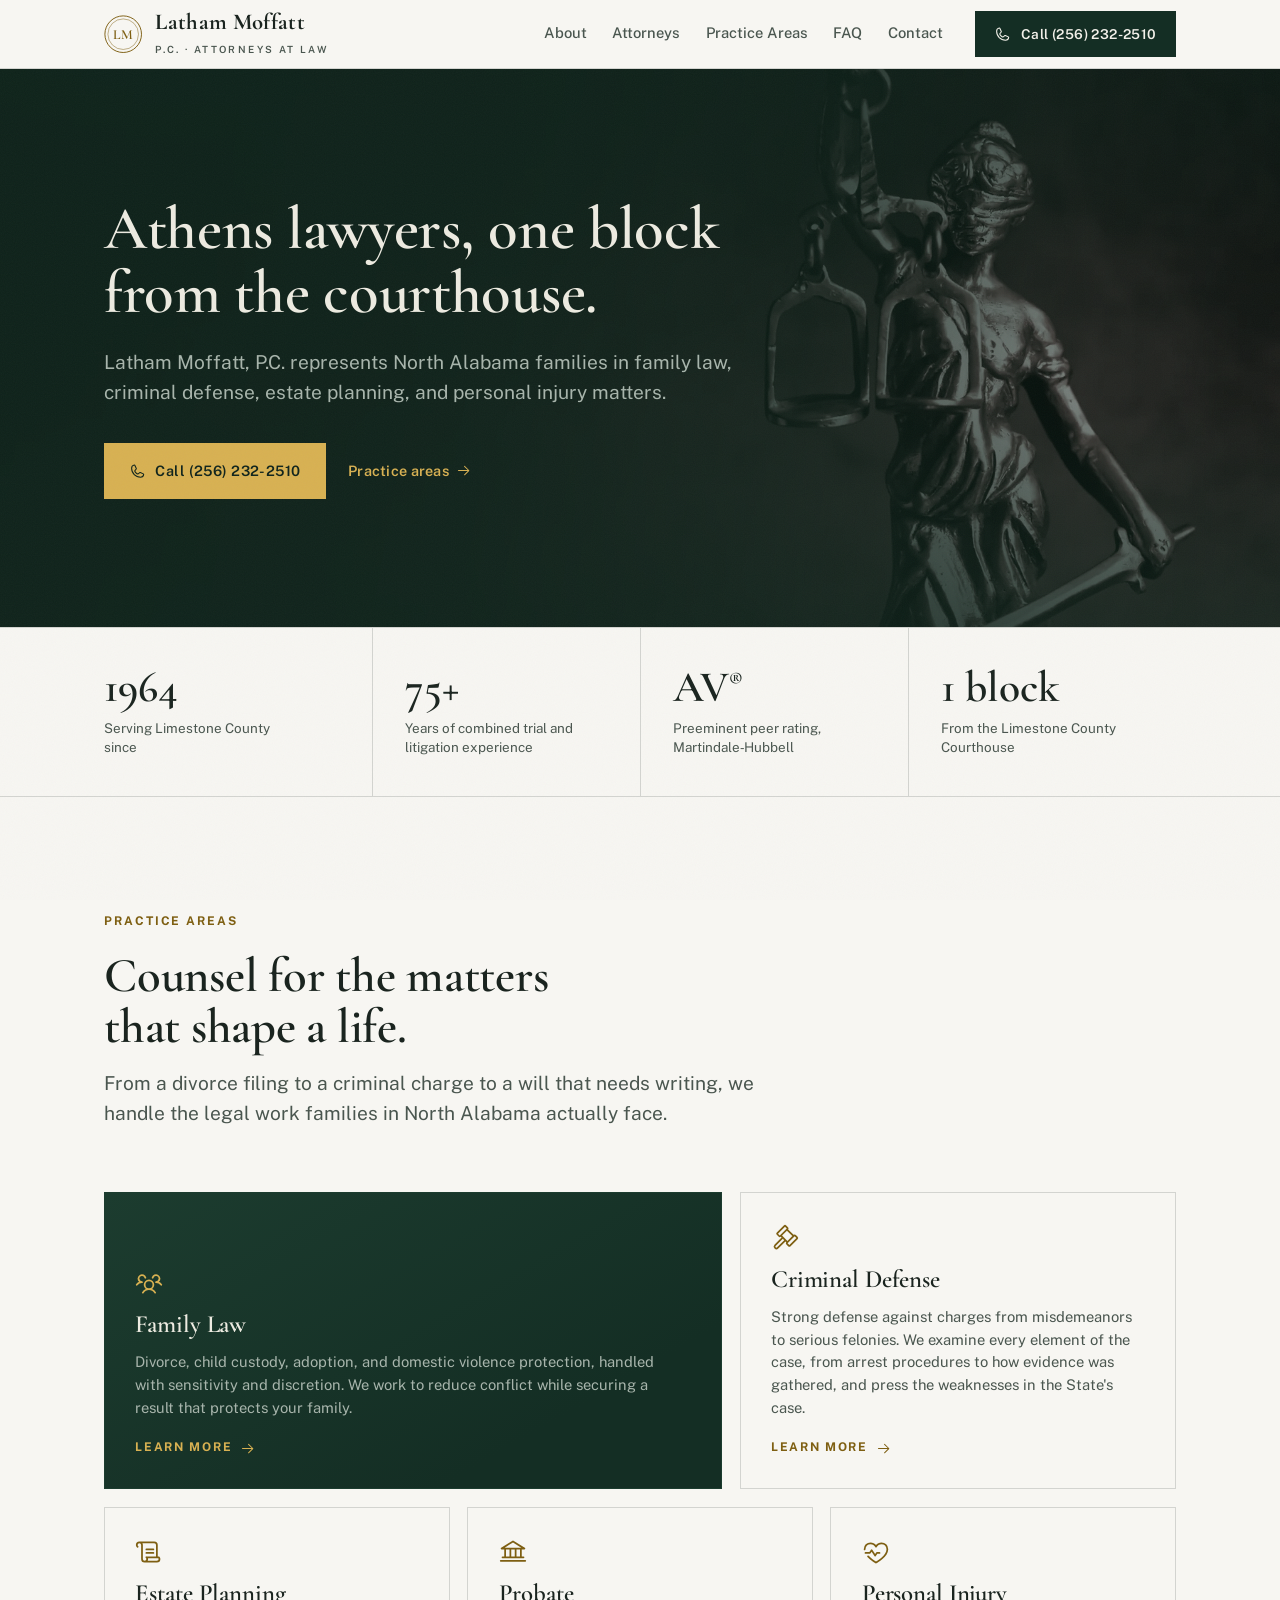
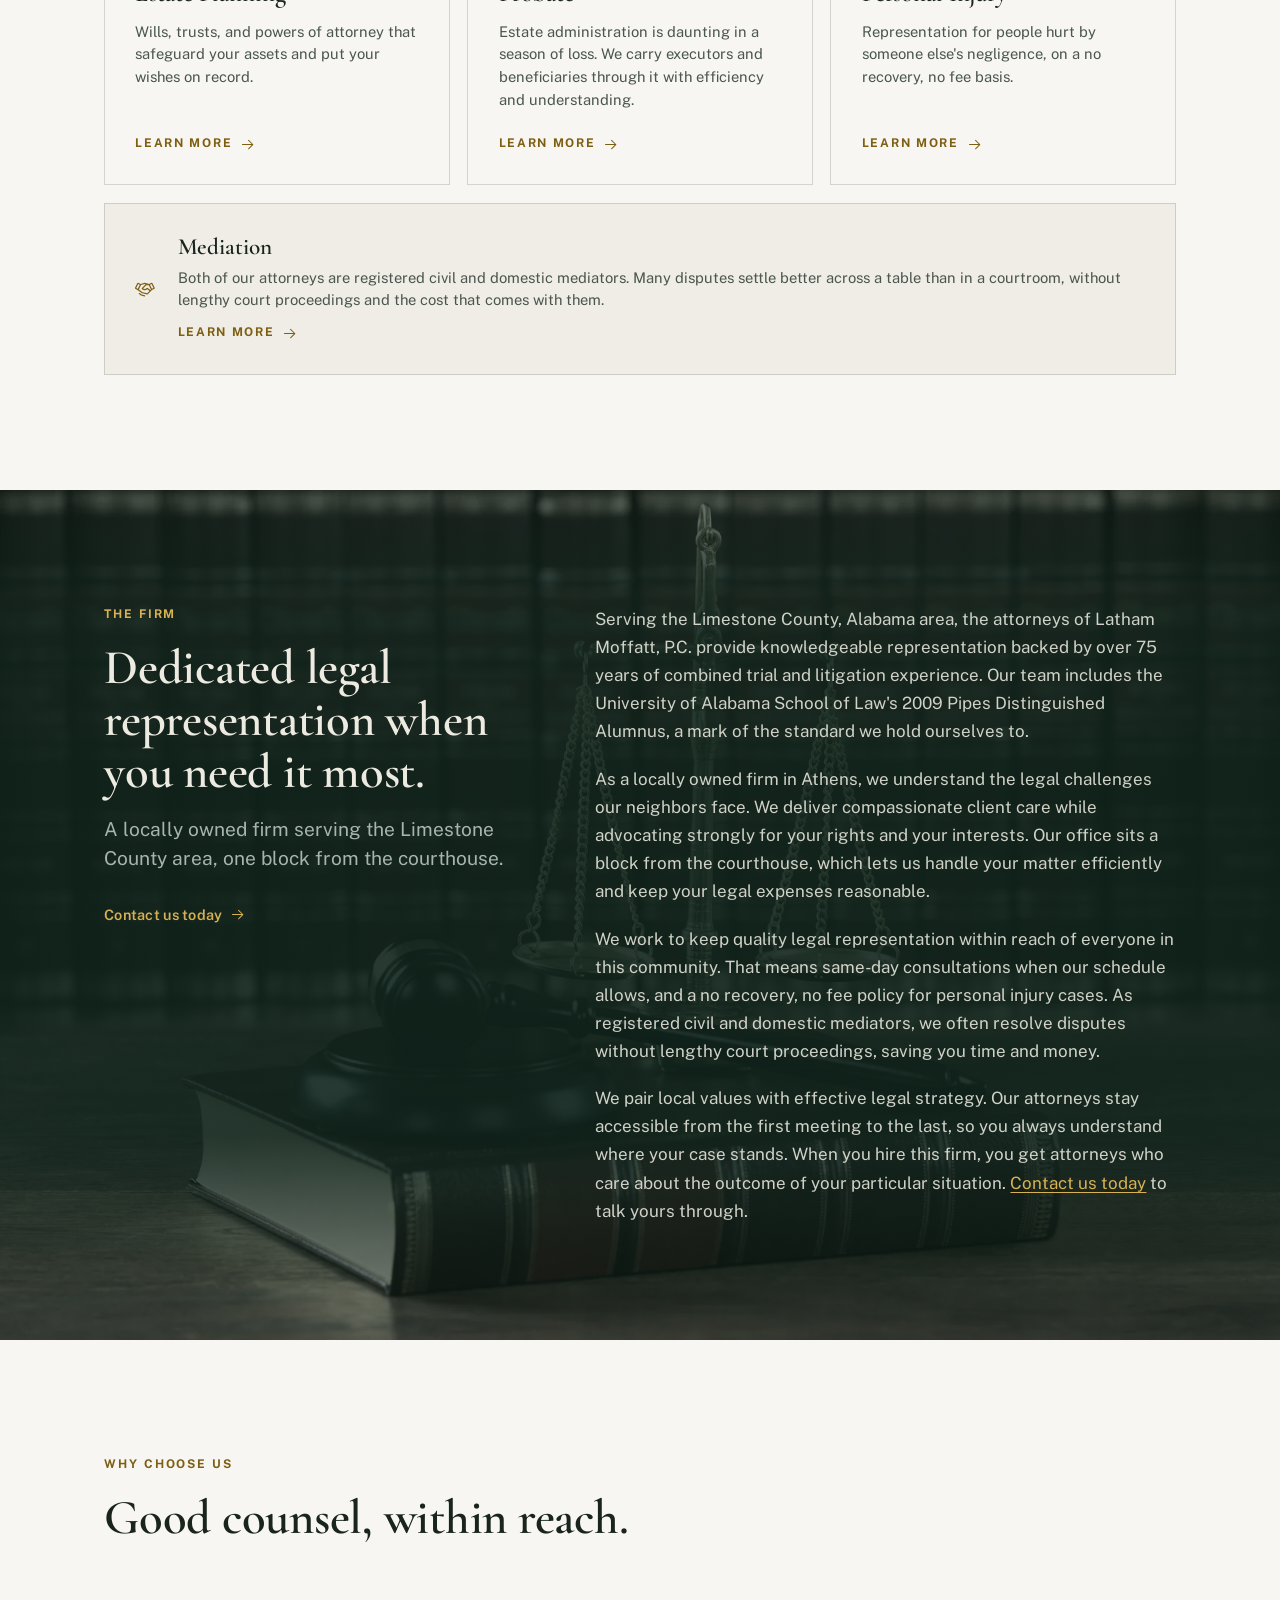
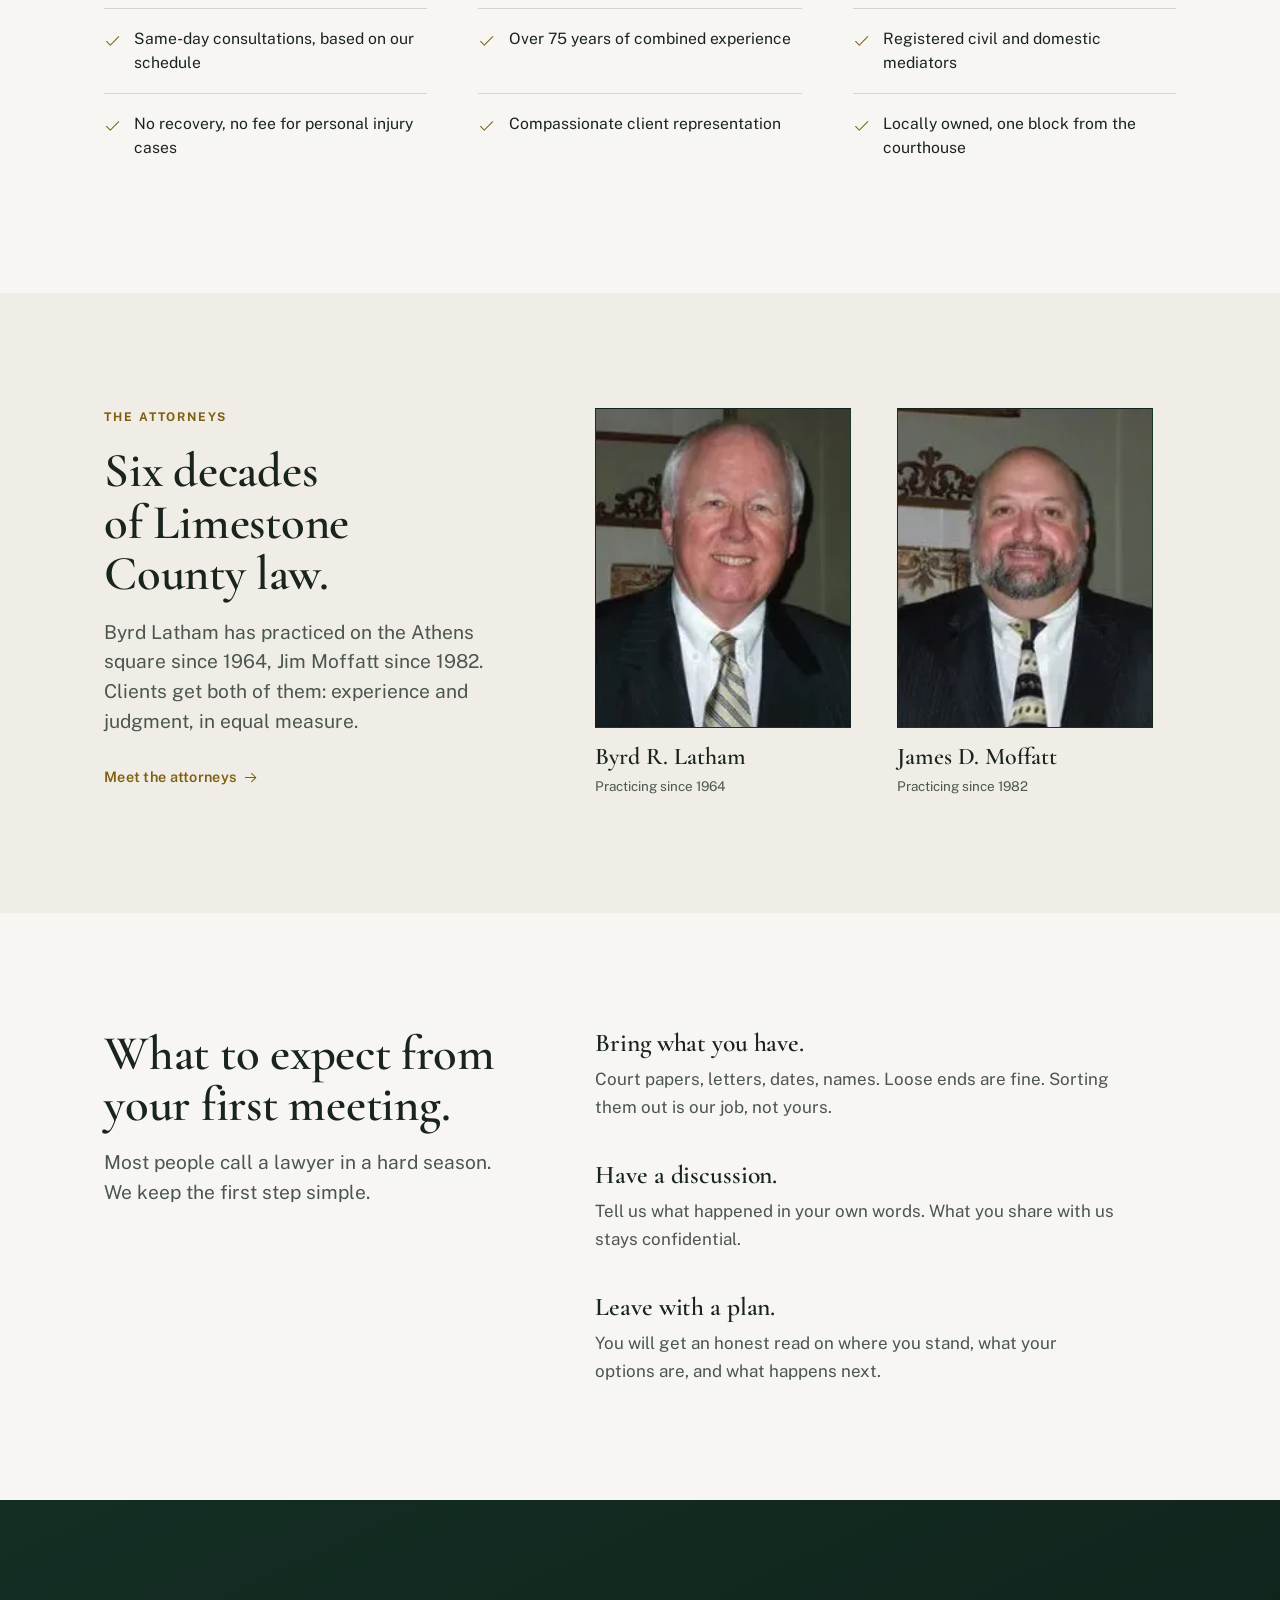
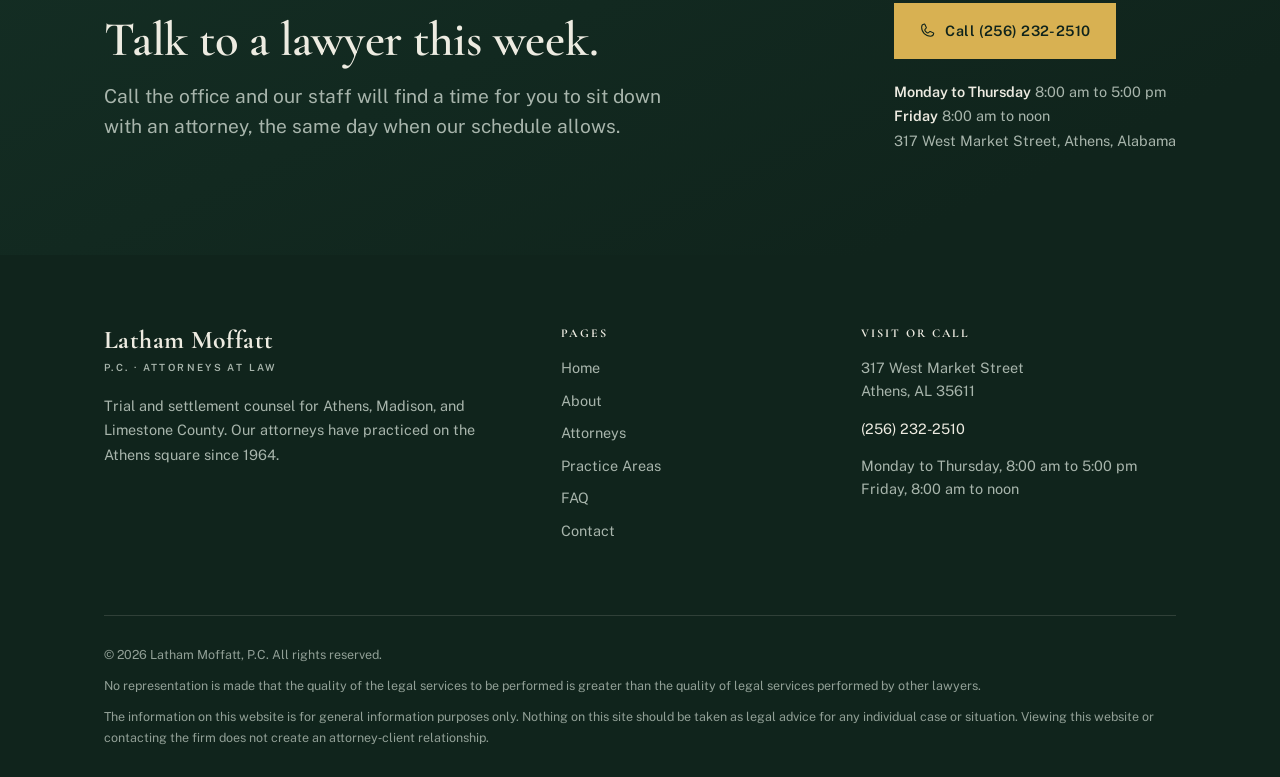
==== commit 054a70a1: "Add photographic backgrounds to the hero and firm intro Both Depositphotos images now sit full-bleed" ====
--- a/index.html
+++ b/index.html
@@ -16,6 +16,7 @@
   <link rel="icon" href="assets/img/favicon.svg" type="image/svg+xml">
   <link rel="preload" href="assets/fonts/cormorant-garamond-latin-600-normal.woff2" as="font" type="font/woff2" crossorigin>
   <link rel="preload" href="assets/fonts/public-sans-latin-400-normal.woff2" as="font" type="font/woff2" crossorigin>
+  <link rel="preload" as="image" href="assets/img/hero-justice-1800.webp" imagesrcset="assets/img/hero-justice-1100.webp 1100w, assets/img/hero-justice-1800.webp 1800w" imagesizes="100vw" fetchpriority="high">
   <link rel="stylesheet" href="assets/css/site.css">
   <script defer src="assets/js/site.js"></script>
   <script type="application/ld+json">
@@ -54,7 +55,7 @@
 
   <header class="site-header">
     <div class="container header-bar">
-      <a class="brand" href="index.html" aria-label="Latham Moffatt, P.C., home">
+      <a class="brand" href="#" aria-label="Latham Moffatt, P.C., home">
         <svg class="brand-seal" viewBox="0 0 64 64" aria-hidden="true">
           <circle cx="32" cy="32" r="30.5" fill="none" stroke="currentColor" stroke-width="1.6"/>
           <circle cx="32" cy="32" r="25.5" fill="none" stroke="currentColor" stroke-width="0.8"/>
@@ -70,11 +71,11 @@
         <span class="nav-toggle-lines" aria-hidden="true"><span></span><span></span></span>
       </button>
       <nav class="site-nav" id="site-nav" aria-label="Main">
-        <a href="about.html">About</a>
-        <a href="attorneys.html">Attorneys</a>
-        <a href="practice-areas.html">Practice Areas</a>
-        <a href="faq.html">FAQ</a>
-        <a href="contact.html">Contact</a>
+        <a href="#">About</a>
+        <a href="#">Attorneys</a>
+        <a href="#">Practice Areas</a>
+        <a href="#">FAQ</a>
+        <a href="#">Contact</a>
         <a class="btn btn-primary header-phone" href="tel:+12562322510">
           <svg class="icon" viewBox="0 0 256 256" fill="currentColor" aria-hidden="true"><path d="M222.37,158.46l-47.11-21.11-.13-.06a16,16,0,0,0-15.17,1.4,8.12,8.12,0,0,0-.75.56L134.87,160c-15.42-7.49-31.34-23.29-38.83-38.51l20.78-24.71c.2-.25.39-.5.57-.77a16,16,0,0,0,1.32-15.06l0-.12L97.54,33.64a16,16,0,0,0-16.62-9.52A56.26,56.26,0,0,0,32,80c0,79.4,64.6,144,144,144a56.26,56.26,0,0,0,55.88-48.92A16,16,0,0,0,222.37,158.46ZM176,208A128.14,128.14,0,0,1,48,80,40.2,40.2,0,0,1,82.87,40a.61.61,0,0,0,0,.12l21,47L83.2,111.86a6.13,6.13,0,0,0-.57.77,16,16,0,0,0-1,15.7c9.06,18.53,27.73,37.06,46.46,46.11a16,16,0,0,0,15.75-1.14,8.44,8.44,0,0,0,.74-.56L168.89,152l47,21.05h0s.08,0,.11,0A40.21,40.21,0,0,1,176,208Z"/></svg>
           Call (256) 232-2510
@@ -86,9 +87,15 @@
   <main id="main">
 
     <!-- Hero -->
-    <section class="hero">
-      <div class="container hero-grid">
-        <div>
+    <section class="hero photo-section hero-photo on-panel">
+      <div class="photo-media">
+        <img src="assets/img/hero-justice-1800.webp"
+             srcset="assets/img/hero-justice-1100.webp 1100w, assets/img/hero-justice-1800.webp 1800w"
+             sizes="100vw" alt="" width="1800" height="1080"
+             fetchpriority="high" decoding="async">
+      </div>
+      <div class="container">
+        <div class="hero-copy">
           <h1>Athens lawyers, one block<br class="br-desktop"> from the courthouse.</h1>
           <p class="lede">Latham Moffatt, P.C. represents North Alabama families in family law, criminal defense, estate planning, and personal injury matters.</p>
           <div class="hero-actions">
@@ -96,22 +103,11 @@
               <svg class="icon" viewBox="0 0 256 256" fill="currentColor" aria-hidden="true"><path d="M222.37,158.46l-47.11-21.11-.13-.06a16,16,0,0,0-15.17,1.4,8.12,8.12,0,0,0-.75.56L134.87,160c-15.42-7.49-31.34-23.29-38.83-38.51l20.78-24.71c.2-.25.39-.5.57-.77a16,16,0,0,0,1.32-15.06l0-.12L97.54,33.64a16,16,0,0,0-16.62-9.52A56.26,56.26,0,0,0,32,80c0,79.4,64.6,144,144,144a56.26,56.26,0,0,0,55.88-48.92A16,16,0,0,0,222.37,158.46ZM176,208A128.14,128.14,0,0,1,48,80,40.2,40.2,0,0,1,82.87,40a.61.61,0,0,0,0,.12l21,47L83.2,111.86a6.13,6.13,0,0,0-.57.77,16,16,0,0,0-1,15.7c9.06,18.53,27.73,37.06,46.46,46.11a16,16,0,0,0,15.75-1.14,8.44,8.44,0,0,0,.74-.56L168.89,152l47,21.05h0s.08,0,.11,0A40.21,40.21,0,0,1,176,208Z"/></svg>
               Call (256) 232-2510
             </a>
-            <a class="text-link" href="practice-areas.html">
+            <a class="text-link" href="#">
               Practice areas
               <svg class="icon" viewBox="0 0 256 256" fill="currentColor" aria-hidden="true"><path d="M221.66,133.66l-72,72a8,8,0,0,1-11.32-11.32L196.69,136H40a8,8,0,0,1,0-16H196.69L138.34,61.66a8,8,0,0,1,11.32-11.32l72,72A8,8,0,0,1,221.66,133.66Z"/></svg>
             </a>
           </div>
-        </div>
-        <!-- Image slot: replace the inner seal with a photo of the two attorneys,
-             the firm's building, or the Limestone County Courthouse, e.g.
-             <img src="assets/img/attorneys.jpg" alt="Byrd R. Latham and James D. Moffatt at the firm's Athens office"> -->
-        <div class="hero-panel frame" aria-hidden="true">
-          <svg class="seal" viewBox="0 0 120 120">
-            <circle cx="60" cy="60" r="57" fill="none" stroke="currentColor" stroke-width="1.4"/>
-            <circle cx="60" cy="60" r="49" fill="none" stroke="currentColor" stroke-width="0.7"/>
-            <text x="60" y="54" text-anchor="middle" dominant-baseline="central" font-family="Cormorant Garamond, Georgia, serif" font-size="40" font-weight="600" fill="currentColor" letter-spacing="1.5">LM</text>
-            <text x="60" y="82" text-anchor="middle" font-family="Public Sans, Arial, sans-serif" font-size="6.5" font-weight="600" letter-spacing="2.6" fill="currentColor">ATHENS, ALABAMA</text>
-          </svg>
         </div>
       </div>
     </section>
@@ -149,37 +145,37 @@
           <p class="lede">From a divorce filing to a criminal charge to a will that needs writing, we handle the legal work families in North Alabama actually face.</p>
         </div>
         <div class="tile-grid">
-          <a class="tile tile-featured" href="practice-areas.html#family-law" data-reveal>
+          <a class="tile tile-featured" href="#" data-reveal>
             <svg class="icon" viewBox="0 0 256 256" fill="currentColor" aria-hidden="true"><path d="M244.8,150.4a8,8,0,0,1-11.2-1.6A51.6,51.6,0,0,0,192,128a8,8,0,0,1-7.37-4.89,8,8,0,0,1,0-6.22A8,8,0,0,1,192,112a24,24,0,1,0-23.24-30,8,8,0,1,1-15.5-4A40,40,0,1,1,219,117.51a67.94,67.94,0,0,1,27.43,21.68A8,8,0,0,1,244.8,150.4ZM190.92,212a8,8,0,1,1-13.84,8,57,57,0,0,0-98.16,0,8,8,0,1,1-13.84-8,72.06,72.06,0,0,1,33.74-29.92,48,48,0,1,1,58.36,0A72.06,72.06,0,0,1,190.92,212ZM128,176a32,32,0,1,0-32-32A32,32,0,0,0,128,176ZM72,120a8,8,0,0,0-8-8A24,24,0,1,1,87.24,82a8,8,0,1,0,15.5-4A40,40,0,1,0,37,117.51,67.94,67.94,0,0,0,9.6,139.19a8,8,0,1,0,12.8,9.61A51.6,51.6,0,0,1,64,128,8,8,0,0,0,72,120Z"/></svg>
             <h3>Family Law</h3>
             <p>Divorce, child custody, adoption, and domestic violence protection, handled with sensitivity and discretion. We work to reduce conflict while securing a result that protects your family.</p>
             <span class="tile-more">Learn more <svg viewBox="0 0 256 256" fill="currentColor" aria-hidden="true"><path d="M221.66,133.66l-72,72a8,8,0,0,1-11.32-11.32L196.69,136H40a8,8,0,0,1,0-16H196.69L138.34,61.66a8,8,0,0,1,11.32-11.32l72,72A8,8,0,0,1,221.66,133.66Z"/></svg></span>
           </a>
-          <a class="tile tile-tall" href="practice-areas.html#criminal-defense" data-reveal>
+          <a class="tile tile-tall" href="#" data-reveal>
             <svg class="icon" viewBox="0 0 256 256" fill="currentColor" aria-hidden="true"><path d="M243.32,116.69l-16-16a16,16,0,0,0-20.84-1.53L156.84,49.52a16,16,0,0,0-1.52-20.84l-16-16a16,16,0,0,0-22.63,0l-64,64a16,16,0,0,0,0,22.63l16,16a16,16,0,0,0,20.83,1.52L96.69,124,31.31,189.38A25,25,0,0,0,66.63,224.7L132,159.32l7.17,7.16a16,16,0,0,0,1.52,20.84l16,16a16,16,0,0,0,22.63,0l64-64A16,16,0,0,0,243.32,116.69ZM80,104,64,88l64-64,16,16ZM55.32,213.38a9,9,0,0,1-12.69,0,9,9,0,0,1,0-12.68L108,135.32,120.69,148ZM101,105.66,145.66,61,195,110.34,150.35,155ZM168,192l-16-16,4-4h0l56-56h0l4-4,16,16Z"/></svg>
             <h3>Criminal Defense</h3>
             <p>Strong defense against charges from misdemeanors to serious felonies. We examine every element of the case, from arrest procedures to how evidence was gathered, and press the weaknesses in the State's case.</p>
             <span class="tile-more">Learn more <svg viewBox="0 0 256 256" fill="currentColor" aria-hidden="true"><path d="M221.66,133.66l-72,72a8,8,0,0,1-11.32-11.32L196.69,136H40a8,8,0,0,1,0-16H196.69L138.34,61.66a8,8,0,0,1,11.32-11.32l72,72A8,8,0,0,1,221.66,133.66Z"/></svg></span>
           </a>
-          <a class="tile" href="practice-areas.html#estate-planning" data-reveal>
+          <a class="tile" href="#" data-reveal>
             <svg class="icon" viewBox="0 0 256 256" fill="currentColor" aria-hidden="true"><path d="M96,104a8,8,0,0,1,8-8h64a8,8,0,0,1,0,16H104A8,8,0,0,1,96,104Zm8,40h64a8,8,0,0,0,0-16H104a8,8,0,0,0,0,16Zm128,48a32,32,0,0,1-32,32H88a32,32,0,0,1-32-32V64a16,16,0,0,0-32,0c0,5.74,4.83,9.62,4.88,9.66h0A8,8,0,0,1,24,88a7.89,7.89,0,0,1-4.79-1.61h0C18.05,85.54,8,77.61,8,64A32,32,0,0,1,40,32H176a32,32,0,0,1,32,32V168h8a8,8,0,0,1,4.8,1.6C222,170.46,232,178.39,232,192ZM96.26,173.48A8.07,8.07,0,0,1,104,168h88V64a16,16,0,0,0-16-16H67.69A31.71,31.71,0,0,1,72,64V192a16,16,0,0,0,32,0c0-5.74-4.83-9.62-4.88-9.66A7.82,7.82,0,0,1,96.26,173.48ZM216,192a12.58,12.58,0,0,0-3.23-8h-94a26.92,26.92,0,0,1,1.21,8,31.82,31.82,0,0,1-4.29,16H200A16,16,0,0,0,216,192Z"/></svg>
             <h3>Estate Planning</h3>
             <p>Wills, trusts, and powers of attorney that safeguard your assets and put your wishes on record.</p>
             <span class="tile-more">Learn more <svg viewBox="0 0 256 256" fill="currentColor" aria-hidden="true"><path d="M221.66,133.66l-72,72a8,8,0,0,1-11.32-11.32L196.69,136H40a8,8,0,0,1,0-16H196.69L138.34,61.66a8,8,0,0,1,11.32-11.32l72,72A8,8,0,0,1,221.66,133.66Z"/></svg></span>
           </a>
-          <a class="tile" href="practice-areas.html#probate" data-reveal>
+          <a class="tile" href="#" data-reveal>
             <svg class="icon" viewBox="0 0 256 256" fill="currentColor" aria-hidden="true"><path d="M24,104H48v64H32a8,8,0,0,0,0,16H224a8,8,0,0,0,0-16H208V104h24a8,8,0,0,0,4.19-14.81l-104-64a8,8,0,0,0-8.38,0l-104,64A8,8,0,0,0,24,104Zm40,0H96v64H64Zm80,0v64H112V104Zm48,64H160V104h32ZM128,41.39,203.74,88H52.26ZM248,208a8,8,0,0,1-8,8H16a8,8,0,0,1,0-16H240A8,8,0,0,1,248,208Z"/></svg>
             <h3>Probate</h3>
             <p>Estate administration is daunting in a season of loss. We carry executors and beneficiaries through it with efficiency and understanding.</p>
             <span class="tile-more">Learn more <svg viewBox="0 0 256 256" fill="currentColor" aria-hidden="true"><path d="M221.66,133.66l-72,72a8,8,0,0,1-11.32-11.32L196.69,136H40a8,8,0,0,1,0-16H196.69L138.34,61.66a8,8,0,0,1,11.32-11.32l72,72A8,8,0,0,1,221.66,133.66Z"/></svg></span>
           </a>
-          <a class="tile" href="practice-areas.html#personal-injury" data-reveal>
+          <a class="tile" href="#" data-reveal>
             <svg class="icon" viewBox="0 0 256 256" fill="currentColor" aria-hidden="true"><path d="M72,144H32a8,8,0,0,1,0-16H67.72l13.62-20.44a8,8,0,0,1,13.32,0l25.34,38,9.34-14A8,8,0,0,1,136,128h24a8,8,0,0,1,0,16H140.28l-13.62,20.44a8,8,0,0,1-13.32,0L88,126.42l-9.34,14A8,8,0,0,1,72,144ZM178,40c-20.65,0-38.73,8.88-50,23.89C116.73,48.88,98.65,40,78,40a62.07,62.07,0,0,0-62,62c0,.75,0,1.5,0,2.25a8,8,0,1,0,16-.5c0-.58,0-1.17,0-1.75A46.06,46.06,0,0,1,78,56c19.45,0,35.78,10.36,42.6,27a8,8,0,0,0,14.8,0c6.82-16.67,23.15-27,42.6-27a46.06,46.06,0,0,1,46,46c0,53.61-77.76,102.15-96,112.8-10.83-6.31-42.63-26-66.68-52.21a8,8,0,1,0-11.8,10.82c31.17,34,72.93,56.68,74.69,57.63a8,8,0,0,0,7.58,0C136.21,228.66,240,172,240,102A62.07,62.07,0,0,0,178,40Z"/></svg>
             <h3>Personal Injury</h3>
             <p>Representation for people hurt by someone else's negligence, on a no recovery, no fee basis.</p>
             <span class="tile-more">Learn more <svg viewBox="0 0 256 256" fill="currentColor" aria-hidden="true"><path d="M221.66,133.66l-72,72a8,8,0,0,1-11.32-11.32L196.69,136H40a8,8,0,0,1,0-16H196.69L138.34,61.66a8,8,0,0,1,11.32-11.32l72,72A8,8,0,0,1,221.66,133.66Z"/></svg></span>
           </a>
-          <a class="tile tile-wide" href="practice-areas.html#mediation" data-reveal>
+          <a class="tile tile-wide" href="#" data-reveal>
             <svg class="icon" viewBox="0 0 256 256" fill="currentColor" aria-hidden="true"><path d="M254.3,107.91,228.78,56.85a16,16,0,0,0-21.47-7.15L182.44,62.13,130.05,48.27a8.14,8.14,0,0,0-4.1,0L73.56,62.13,48.69,49.7a16,16,0,0,0-21.47,7.15L1.7,107.9a16,16,0,0,0,7.15,21.47l27,13.51,55.49,39.63a8.06,8.06,0,0,0,2.71,1.25l64,16a8,8,0,0,0,7.6-2.1l55.07-55.08,26.42-13.21a16,16,0,0,0,7.15-21.46Zm-54.89,33.37L165,113.72a8,8,0,0,0-10.68.61C136.51,132.27,116.66,130,104,122L147.24,80h31.81l27.21,54.41ZM41.53,64,62,74.22,36.43,125.27,16,115.06Zm116,119.13L99.42,168.61l-49.2-35.14,28-56L128,64.28l9.8,2.59-45,43.68-.08.09a16,16,0,0,0,2.72,24.81c20.56,13.13,45.37,11,64.91-5L188,152.66Zm62-57.87-25.52-51L214.47,64,240,115.06Zm-87.75,92.67a8,8,0,0,1-7.75,6.06,8.13,8.13,0,0,1-1.95-.24L80.41,213.33a7.89,7.89,0,0,1-2.71-1.25L51.35,193.26a8,8,0,0,1,9.3-13l25.11,17.94L126,208.24A8,8,0,0,1,131.82,217.94Z"/></svg>
             <span class="tile-body">
               <h3>Mediation</h3>
@@ -192,13 +188,19 @@
     </section>
 
     <!-- Firm introduction -->
-    <section class="section section-alt">
+    <section class="section photo-section firm-photo on-panel">
+      <div class="photo-media">
+        <img src="assets/img/firm-library-1800.webp"
+             srcset="assets/img/firm-library-1100.webp 1100w, assets/img/firm-library-1800.webp 1800w"
+             sizes="100vw" alt="" width="1800" height="1202"
+             loading="lazy" decoding="async">
+      </div>
       <div class="container split">
         <div class="split-rail" data-reveal>
           <span class="eyebrow">The firm</span>
           <h2>Dedicated legal representation when you need it most.</h2>
           <p class="lede">A locally owned firm serving the Limestone County area, one block from the courthouse.</p>
-          <a class="text-link" href="contact.html">
+          <a class="text-link" href="#">
             Contact us today
             <svg class="icon" viewBox="0 0 256 256" fill="currentColor" aria-hidden="true"><path d="M221.66,133.66l-72,72a8,8,0,0,1-11.32-11.32L196.69,136H40a8,8,0,0,1,0-16H196.69L138.34,61.66a8,8,0,0,1,11.32-11.32l72,72A8,8,0,0,1,221.66,133.66Z"/></svg>
           </a>
@@ -207,7 +209,7 @@
           <p>Serving the Limestone County, Alabama area, the attorneys of Latham Moffatt, P.C. provide knowledgeable representation backed by over 75 years of combined trial and litigation experience. Our team includes the University of Alabama School of Law's 2009 Pipes Distinguished Alumnus, a mark of the standard we hold ourselves to.</p>
           <p>As a locally owned firm in Athens, we understand the legal challenges our neighbors face. We deliver compassionate client care while advocating strongly for your rights and your interests. Our office sits a block from the courthouse, which lets us handle your matter efficiently and keep your legal expenses reasonable.</p>
           <p>We work to keep quality legal representation within reach of everyone in this community. That means same&#8209;day consultations when our schedule allows, and a no recovery, no fee policy for personal injury cases. As registered civil and domestic mediators, we often resolve disputes without lengthy court proceedings, saving you time and money.</p>
-          <p>We pair local values with effective legal strategy. Our attorneys stay accessible from the first meeting to the last, so you always understand where your case stands. When you hire this firm, you get attorneys who care about the outcome of your particular situation. <a href="contact.html">Contact us today</a> to talk yours through.</p>
+          <p>We pair local values with effective legal strategy. Our attorneys stay accessible from the first meeting to the last, so you always understand where your case stands. When you hire this firm, you get attorneys who care about the outcome of your particular situation. <a href="#">Contact us today</a> to talk yours through.</p>
         </div>
       </div>
     </section>
@@ -255,21 +257,21 @@
           <span class="eyebrow">The attorneys</span>
           <h2>Six decades of Limestone County law.</h2>
           <p class="lede">Byrd Latham has practiced on the Athens square since 1964, Jim Moffatt since 1982. Clients get both of them: experience and judgment, in equal measure.</p>
-          <a class="text-link" href="attorneys.html">
+          <a class="text-link" href="#">
             Meet the attorneys
             <svg class="icon" viewBox="0 0 256 256" fill="currentColor" aria-hidden="true"><path d="M221.66,133.66l-72,72a8,8,0,0,1-11.32-11.32L196.69,136H40a8,8,0,0,1,0-16H196.69L138.34,61.66a8,8,0,0,1,11.32-11.32l72,72A8,8,0,0,1,221.66,133.66Z"/></svg>
           </a>
         </div>
         <div class="portrait-pair">
           <!-- alt is empty by design: the name follows inside the same link -->
-          <a class="portrait-card" href="attorneys.html#byrd-latham" data-reveal>
+          <a class="portrait-card" href="#" data-reveal>
             <div class="portrait">
               <img src="assets/img/latham.webp" alt="" width="199" height="250" loading="lazy" decoding="async">
             </div>
             <div class="portrait-name">Byrd R. Latham</div>
             <p class="portrait-meta">Practicing since 1964</p>
           </a>
-          <a class="portrait-card" href="attorneys.html#jim-moffatt" data-reveal>
+          <a class="portrait-card" href="#" data-reveal>
             <div class="portrait">
               <img src="assets/img/moffatt.webp" alt="" width="197" height="250" loading="lazy" decoding="async">
             </div>
@@ -338,12 +340,12 @@
         <nav aria-label="Footer">
           <h2 class="footer-h">Pages</h2>
           <ul class="footer-links">
-            <li><a href="index.html">Home</a></li>
-            <li><a href="about.html">About</a></li>
-            <li><a href="attorneys.html">Attorneys</a></li>
-            <li><a href="practice-areas.html">Practice Areas</a></li>
-            <li><a href="faq.html">FAQ</a></li>
-            <li><a href="contact.html">Contact</a></li>
+            <li><a href="#">Home</a></li>
+            <li><a href="#">About</a></li>
+            <li><a href="#">Attorneys</a></li>
+            <li><a href="#">Practice Areas</a></li>
+            <li><a href="#">FAQ</a></li>
+            <li><a href="#">Contact</a></li>
           </ul>
         </nav>
         <div>
--- a/assets/css/site.css
+++ b/assets/css/site.css
@@ -85,7 +85,9 @@
   --panel-2: var(--green-800);
   --panel-ink: #edebe1;
   --panel-soft: #a8b5ac;
+  --panel-prose: rgba(237, 235, 225, 0.87);
   --panel-line: rgba(237, 235, 225, 0.2);
+  --scrim-rgb: 16, 36, 28;         /* --green-950, for scrim alphas */
   --btn-bg: var(--green-900);
   --btn-ink: #f2f0e9;
   --btn-bg-hover: var(--green-800);
@@ -270,6 +272,114 @@
   margin-top: 1rem;
 }
 
+/* ---------- Photographic sections ---------- */
+/* A full-bleed photo under a green scrim. The stock art is warm red; pulling
+   the saturation out and washing it in --green-950 lands it on the brand
+   palette and buys the contrast the copy on top needs. Every text colour in
+   here is checked against the densest photo pixel the scrim has to cover. */
+.photo-section {
+  position: relative;
+  isolation: isolate;
+  background: var(--green-950);
+  color: var(--panel-ink);
+}
+.photo-section > .container {
+  position: relative;
+  z-index: 1;
+}
+.photo-media {
+  position: absolute;
+  inset: 0;
+  z-index: 0;
+}
+.photo-media img {
+  width: 100%;
+  height: 100%;
+  object-fit: cover;
+  filter: saturate(0.32) brightness(0.82) contrast(1.05);
+}
+.photo-media::after {
+  content: "";
+  position: absolute;
+  inset: 0;
+}
+.photo-section .lede {
+  color: var(--panel-soft);
+}
+.photo-section .prose {
+  color: var(--panel-prose);
+}
+.photo-section .eyebrow,
+.photo-section .text-link,
+.photo-section .prose a {
+  color: var(--brass-bright);
+}
+/* The light-theme accent is too dark to ring a control on a photo */
+.photo-section :focus-visible {
+  outline-color: var(--brass-bright);
+}
+
+/* Hero: the statue sits right of centre, so the scrim runs diagonally and
+   thins out toward the top right where the scales are. */
+.hero-photo .photo-media img {
+  object-position: 66% 45%;
+}
+.hero-photo .photo-media::after {
+  background:
+    linear-gradient(
+      100deg,
+      rgba(var(--scrim-rgb), 0.96) 0%,
+      rgba(var(--scrim-rgb), 0.92) 40%,
+      rgba(var(--scrim-rgb), 0.74) 62%,
+      rgba(var(--scrim-rgb), 0.46) 82%,
+      rgba(var(--scrim-rgb), 0.34) 100%
+    ),
+    linear-gradient(
+      180deg,
+      rgba(var(--scrim-rgb), 0.42) 0%,
+      rgba(var(--scrim-rgb), 0) 34%,
+      rgba(var(--scrim-rgb), 0) 60%,
+      rgba(var(--scrim-rgb), 0.62) 100%
+    );
+}
+
+/* Firm intro: body copy spans the full width, so the scrim is dense through
+   the middle and only opens up in the section padding, top and bottom. */
+.firm-photo .photo-media img {
+  object-position: 55% 50%;
+  filter: saturate(0.36) brightness(0.98) contrast(1.04);
+}
+.firm-photo .photo-media::after {
+  background: linear-gradient(
+    180deg,
+    rgba(var(--scrim-rgb), 0.6) 0%,
+    rgba(var(--scrim-rgb), 0.9) 15%,
+    rgba(var(--scrim-rgb), 0.9) 76%,
+    rgba(var(--scrim-rgb), 0.46) 100%
+  );
+}
+
+/* Single column: copy sits over the whole frame, so the scrim goes flat */
+@media (max-width: 880px) {
+  .hero-photo .photo-media::after {
+    background: linear-gradient(
+      180deg,
+      rgba(var(--scrim-rgb), 0.88) 0%,
+      rgba(var(--scrim-rgb), 0.85) 45%,
+      rgba(var(--scrim-rgb), 0.93) 100%
+    );
+  }
+  .firm-photo .photo-media::after {
+    background: linear-gradient(
+      180deg,
+      rgba(var(--scrim-rgb), 0.7) 0%,
+      rgba(var(--scrim-rgb), 0.91) 10%,
+      rgba(var(--scrim-rgb), 0.91) 88%,
+      rgba(var(--scrim-rgb), 0.66) 100%
+    );
+  }
+}
+
 /* Engraved certificate frame */
 .frame {
   position: relative;
@@ -509,13 +619,12 @@
 
 /* ---------- Hero (home) ---------- */
 .hero {
-  padding-block: clamp(3.5rem, 7vw, 6rem);
-}
-.hero-grid {
-  display: grid;
-  grid-template-columns: minmax(0, 15fr) minmax(0, 9fr);
-  gap: clamp(2rem, 5vw, 4.5rem);
-  align-items: center;
+  padding-block: clamp(5rem, 10vw, 8.5rem);
+}
+/* Wide enough to hold "Athens lawyers, one block" on one line at the top of
+   the type clamp, narrow enough to leave the statue its half of the frame. */
+.hero-copy {
+  max-width: 47rem;
 }
 .hero h1 {
   font-size: clamp(2.6rem, 5.1vw, 3.8rem);
@@ -538,31 +647,6 @@
   align-items: center;
   gap: 1.4rem;
   margin-top: 2.2rem;
-}
-.hero-panel {
-  background: linear-gradient(160deg, var(--green-800), var(--green-950) 70%);
-  color: var(--panel-ink);
-  aspect-ratio: 4 / 4.6;
-  display: flex;
-  align-items: center;
-  justify-content: center;
-  box-shadow: var(--shadow);
-}
-.hero-panel .seal {
-  width: clamp(9rem, 16vw, 13rem);
-  height: auto;
-  color: var(--brass-bright);
-}
-@media (max-width: 880px) {
-  .hero-grid {
-    grid-template-columns: 1fr;
-  }
-  .hero-panel {
-    aspect-ratio: 16 / 9;
-  }
-  .hero-panel .seal {
-    width: 8rem;
-  }
 }
 
 /* ---------- Stat strip ---------- */
@@ -1344,6 +1428,7 @@
   .site-footer,
   .band,
   .nav-toggle,
+  .photo-media,
   body::after {
     display: none;
   }
@@ -1351,4 +1436,10 @@
     background: #fff;
     color: #000;
   }
-}
+  .photo-section,
+  .photo-section .lede,
+  .photo-section .prose {
+    background: #fff;
+    color: #000;
+  }
+}
